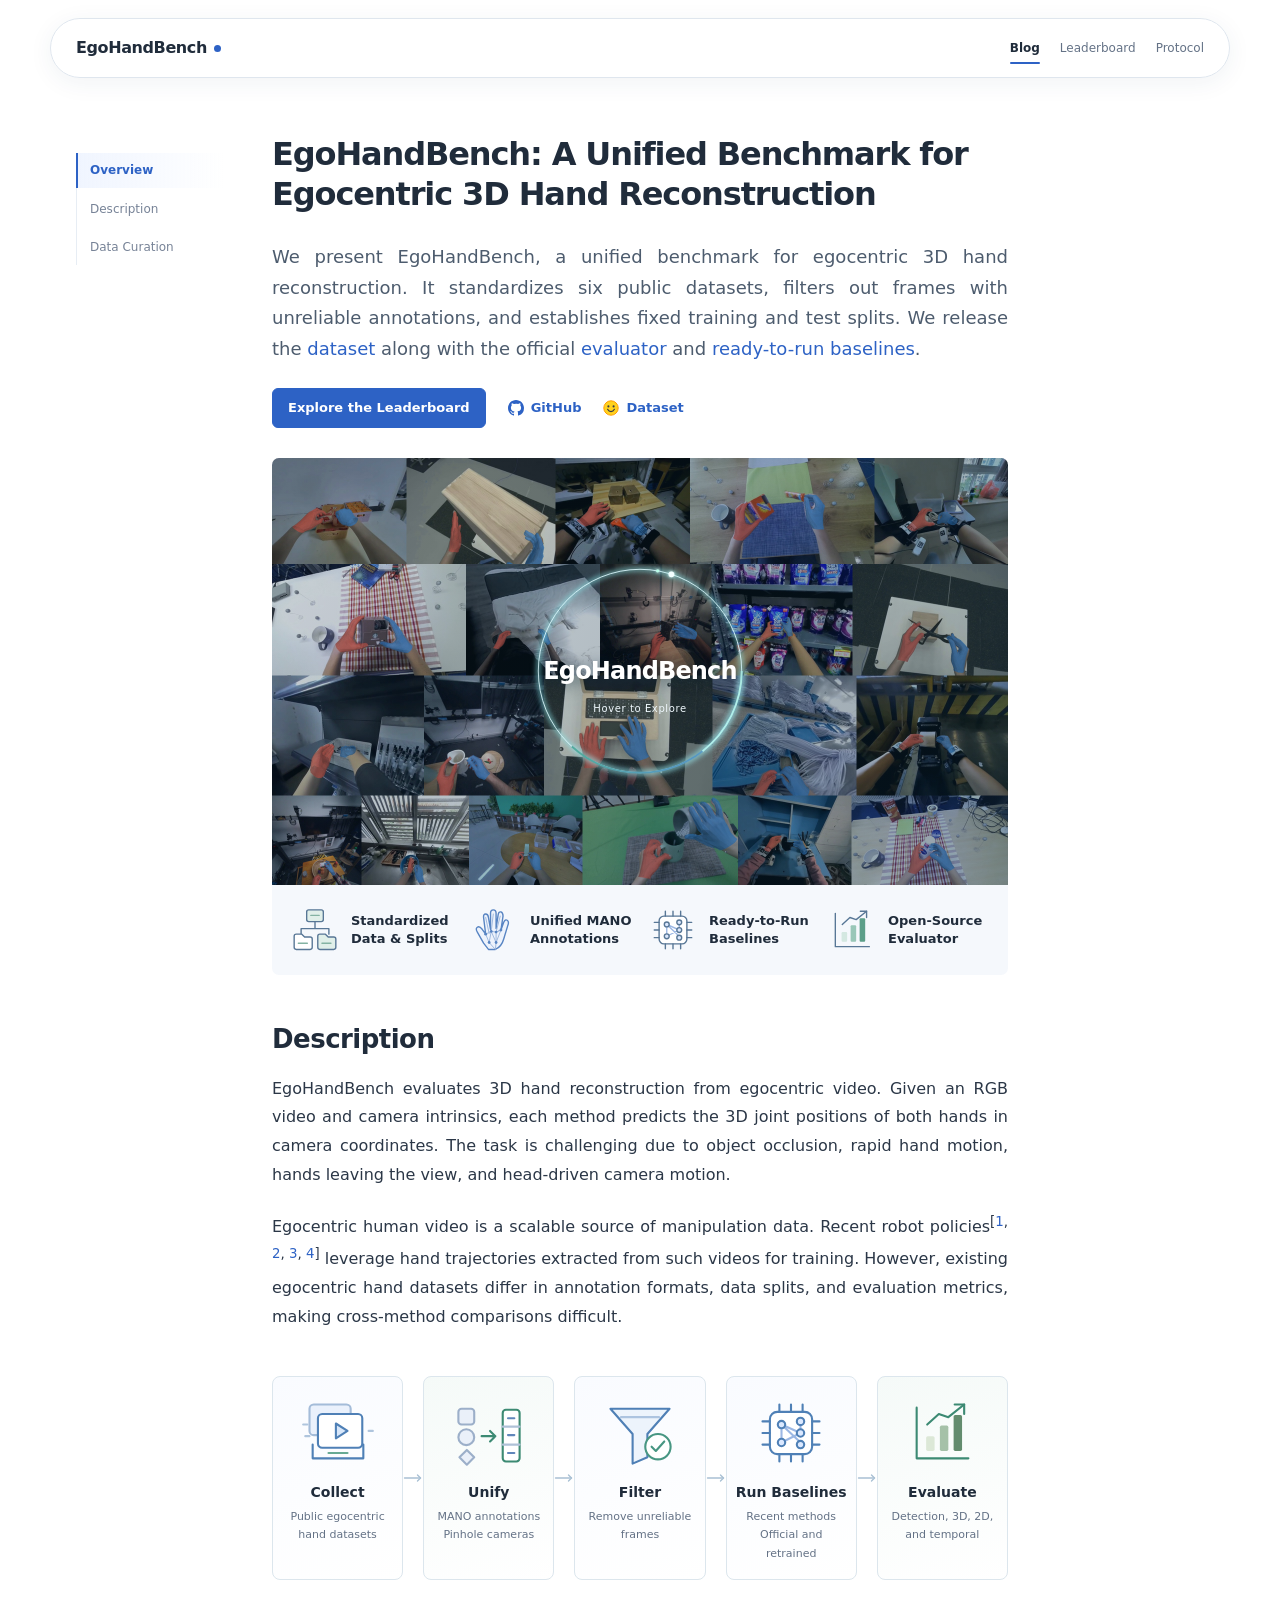
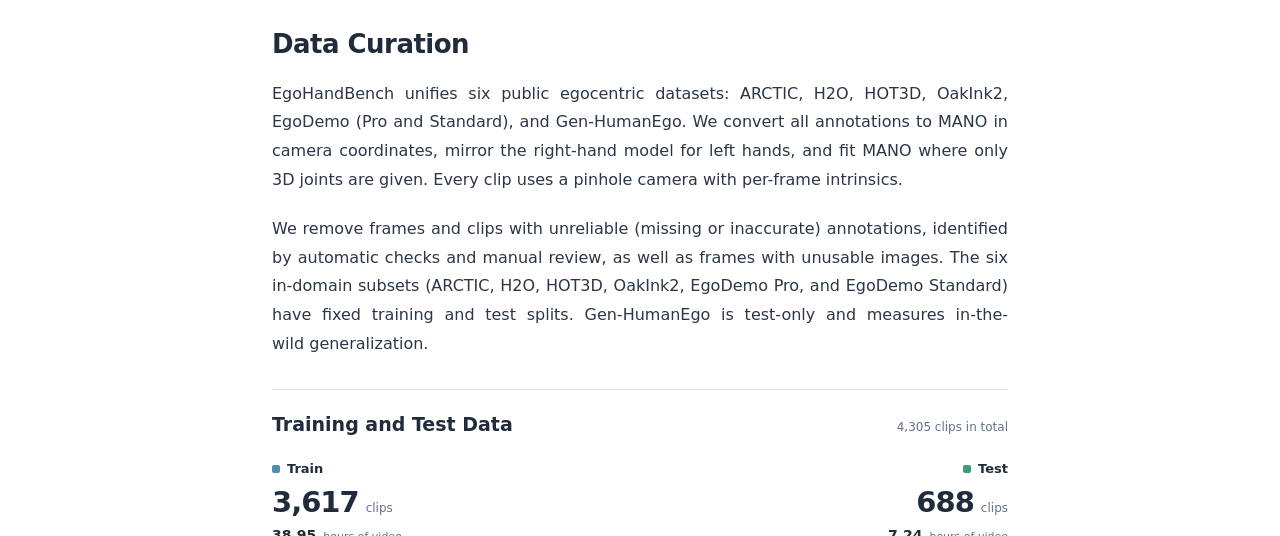
==== blog.html @ 2bfe121a "Publish EgoHandBench website" ====
<!doctype html>
<html lang="en"><head><meta charset="utf-8"><meta name="viewport" content="width=device-width,initial-scale=1"><meta name="description" content="EgoHandBench: a unified benchmark for egocentric 3D hand reconstruction, with standardized data and one evaluation protocol for recent methods."><title>EgoHandBench: A Unified Benchmark for Egocentric 3D Hand Reconstruction</title><link rel="stylesheet" href="assets/site.css?v=c97d78c54fe0"></head>
<body class="blog-page">
<a class="skip" href="#main">Skip to Article</a>
<header class="topbar"><div class="topbar-inner"><a class="brand" href="blog.html">EgoHandBench<span class="brand-dot" aria-hidden="true"></span></a><nav aria-label="Main navigation"><a class="active" aria-current="page" href="blog.html">Blog</a><a href="leaderboard.html">Leaderboard</a><a href="eval.html">Protocol</a></nav></div></header><nav class="page-toc article-toc" aria-label="Page sections"><button class="toc-toggle" type="button" aria-expanded="false" aria-controls="toc-links" aria-label="Open page sections"><svg viewBox="0 0 20 20" aria-hidden="true"><path d="M4 5h12M4 10h12M4 15h8"/></svg></button><div class="toc-panel"><div id="toc-links" class="toc-links"><a href="#overview" aria-current="location">Overview</a><a href="#task">Description</a><a href="#contributions">Data Curation</a></div></div></nav>
<main id="main" class="article"><article>
<header class="article-header" id="overview"><h1>EgoHandBench: A Unified Benchmark for Egocentric 3D Hand Reconstruction</h1></header>
<p class="intro">We present EgoHandBench, a unified benchmark for egocentric 3D hand reconstruction. It standardizes six public datasets, filters out frames with unreliable annotations, and establishes fixed training and test splits. We release the <a href="https://huggingface.co/datasets/WANG-XIXI/EgoHandBench" target="_blank" rel="noopener noreferrer">dataset</a> along with the official <a href="https://github.com/NTUYWANG103/EgoHandBench/blob/main/metrics/evaluator.py" target="_blank" rel="noopener noreferrer">evaluator</a> and <a href="https://github.com/NTUYWANG103/EgoHandBench/tree/main/baselines" target="_blank" rel="noopener noreferrer">ready-to-run baselines</a>.</p>
<div class="article-links"><a class="leaderboard-button" href="leaderboard.html">Explore the Leaderboard</a><a class="github-resource" href="https://github.com/NTUYWANG103/EgoHandBench" target="_blank" rel="noopener noreferrer"><svg viewBox="0 0 16 16" aria-hidden="true" fill="currentColor"><path d="M8 0C3.58 0 0 3.58 0 8c0 3.54 2.29 6.53 5.47 7.59.4.07.55-.17.55-.38v-1.49c-2.23.48-2.7-.95-2.7-.95-.36-.92-.89-1.17-.89-1.17-.73-.5.06-.49.06-.49.8.06 1.22.82 1.22.82.71 1.21 1.87.86 2.33.66.07-.52.28-.86.51-1.06-1.78-.2-3.64-.89-3.64-3.96 0-.88.31-1.59.82-2.15-.08-.2-.36-1.02.08-2.12 0 0 .67-.21 2.2.82A7.65 7.65 0 0 1 8 3.85c.68 0 1.36.09 2 .27 1.53-1.03 2.2-.82 2.2-.82.44 1.1.16 1.92.08 2.12.51.56.82 1.27.82 2.15 0 3.08-1.87 3.75-3.65 3.95.29.25.54.74.54 1.49v2.2c0 .21.15.46.55.38A8.01 8.01 0 0 0 16 8c0-4.42-3.58-8-8-8Z"/></svg>GitHub</a><a class="github-resource" href="https://huggingface.co/datasets/WANG-XIXI/EgoHandBench" target="_blank" rel="noopener noreferrer"><svg class="hf-logo" viewBox="0 0 16 16" aria-hidden="true"><circle cx="8" cy="8" r="7.2" fill="#FFD21E" stroke="#FF9D00" stroke-width="1"/><circle cx="5.4" cy="6.4" r="1.05" fill="#3A3B45"/><circle cx="10.6" cy="6.4" r="1.05" fill="#3A3B45"/><path d="M4.6 9.3c.9 1.6 2 2.3 3.4 2.3s2.5-.7 3.4-2.3" fill="none" stroke="#3A3B45" stroke-width="1.2" stroke-linecap="round"/></svg>Dataset</a></div>
<figure aria-label="EgoHandBench overview" class="hero-overview" id="hero-overview">
<div class="overview-samples preview-mosaic"><picture><source height="854" media="(max-width:540px)" srcset="assets/overview_samples_mobile.jpg?v=72395904766c" width="1472"/><img alt="Egocentric frames of hands interacting with everyday objects, overlaid with ground-truth MANO meshes." class="overview-image" fetchpriority="high" height="475" src="assets/overview_samples.jpg?v=862e021057fc" width="1472"/></picture><div aria-hidden="true" class="mosaic-cover"><div><div class="mosaic-brand"><svg aria-hidden="true" class="brand-outline" fill="none" viewbox="0 0 240 240"><defs><lineargradient id="teaser-line-gradient" x1="0" x2="1" y1="0" y2="1"><stop stop-color="#598dd4"></stop><stop offset=".55" stop-color="#53ab9d"></stop><stop offset="1" stop-color="#598dd4"></stop></lineargradient></defs><circle class="outline-glow" cx="120" cy="120" pathlength="100" r="113"></circle><circle class="outline-base" cx="120" cy="120" pathlength="100" r="113"></circle><circle class="outline-trace" cx="120" cy="120" pathlength="100" r="113"></circle><circle class="outline-trace trace-secondary" cx="120" cy="120" pathlength="100" r="113"></circle><g class="orbit-particles"><circle class="orbit-dot" cx="154.9189" cy="12.5306" fill="#f3ffff" r="3.2"></circle><circle class="orbit-dot" cx="139.6222" cy="8.7167" fill="#b9fce7" r="1.9"></circle></g></svg><strong>EgoHandBench</strong></div><span>Hover to Explore</span></div></div><span class="preview-tile" tabindex="0" role="img" data-preview="0" style="--preview-left:0.000000%;--preview-top:0.000000%;--preview-width:13.858696%;--preview-height:33.894737%;--mobile-left:0.000000%;--mobile-top:0.000000%;--mobile-width:18.274457%;--mobile-height:24.824356%;" aria-label="Packaged goods — egocentric frame with ground-truth hand meshes. Hover, focus, or tap to magnify."></span><span class="preview-tile" tabindex="0" role="img" data-preview="1" style="--preview-left:13.858696%;--preview-top:0.000000%;--preview-width:19.021739%;--preview-height:33.894737%;--mobile-left:56.793478%;--mobile-top:0.000000%;--mobile-width:25.067935%;--mobile-height:24.824356%;" aria-label="Packet and carton — egocentric frame with ground-truth hand meshes. Hover, focus, or tap to magnify."></span><span class="preview-tile" tabindex="0" role="img" data-preview="2" style="--preview-left:32.880435%;--preview-top:0.000000%;--preview-width:13.858696%;--preview-height:33.894737%;--mobile-left:26.766304%;--mobile-top:79.039813%;--mobile-width:15.421196%;--mobile-height:20.960187%;" aria-label="Small objects on a table — egocentric frame with ground-truth hand meshes. Hover, focus, or tap to magnify."></span><span class="preview-tile" tabindex="0" role="img" data-preview="3" style="--preview-left:46.739130%;--preview-top:0.000000%;--preview-width:10.937500%;--preview-height:33.894737%;--mobile-left:44.565217%;--mobile-top:24.824356%;--mobile-width:15.149457%;--mobile-height:26.112412%;" aria-label="Puzzle cube — egocentric frame with ground-truth hand meshes. Hover, focus, or tap to magnify."></span><span class="preview-tile" tabindex="0" role="img" data-preview="4" style="--preview-left:57.676630%;--preview-top:0.000000%;--preview-width:13.111413%;--preview-height:33.894737%;--mobile-left:12.160326%;--mobile-top:79.039813%;--mobile-width:14.605978%;--mobile-height:20.960187%;" aria-label="Kitchen sink — egocentric frame with ground-truth hand meshes. Hover, focus, or tap to magnify."></span><span class="preview-tile" tabindex="0" role="img" data-preview="5" style="--preview-left:70.788043%;--preview-top:0.000000%;--preview-width:15.353261%;--preview-height:33.894737%;--mobile-left:18.274457%;--mobile-top:0.000000%;--mobile-width:20.244565%;--mobile-height:24.824356%;" aria-label="Articulated box — egocentric frame with ground-truth hand meshes. Hover, focus, or tap to magnify."></span><span class="preview-tile" tabindex="0" role="img" data-preview="6" style="--preview-left:86.141304%;--preview-top:0.000000%;--preview-width:13.858696%;--preview-height:33.894737%;--mobile-left:81.861413%;--mobile-top:0.000000%;--mobile-width:18.138587%;--mobile-height:24.824356%;" aria-label="Cables on a desk — egocentric frame with ground-truth hand meshes. Hover, focus, or tap to magnify."></span><span class="preview-tile" tabindex="0" role="img" data-preview="7" style="--preview-left:0.000000%;--preview-top:33.894737%;--preview-width:14.605978%;--preview-height:32.210526%;--mobile-left:78.872283%;--mobile-top:24.824356%;--mobile-width:21.127717%;--mobile-height:26.112412%;" aria-label="Scissors — egocentric frame with ground-truth hand meshes. Hover, focus, or tap to magnify."></span><span class="preview-tile" tabindex="0" role="img" data-preview="8" style="--preview-left:14.605978%;--preview-top:33.894737%;--preview-width:13.179348%;--preview-height:32.210526%;--mobile-left:38.519022%;--mobile-top:0.000000%;--mobile-width:18.274457%;--mobile-height:24.824356%;" aria-label="Workshop tools — egocentric frame with ground-truth hand meshes. Hover, focus, or tap to magnify."></span><span class="preview-tile" tabindex="0" role="img" data-preview="9" style="--preview-left:27.785326%;--preview-top:33.894737%;--preview-width:12.500000%;--preview-height:32.210526%;--mobile-left:59.850543%;--mobile-top:50.936768%;--mobile-width:19.565217%;--mobile-height:28.103044%;" aria-label="Parts in a workshop — egocentric frame with ground-truth hand meshes. Hover, focus, or tap to magnify."></span><span class="preview-tile" tabindex="0" role="img" data-preview="10" style="--preview-left:40.285326%;--preview-top:33.894737%;--preview-width:18.070652%;--preview-height:32.210526%;--mobile-left:42.187500%;--mobile-top:79.039813%;--mobile-width:21.127717%;--mobile-height:20.960187%;" aria-label="Two cups — egocentric frame with ground-truth hand meshes. Hover, focus, or tap to magnify."></span><span class="preview-tile" tabindex="0" role="img" data-preview="11" style="--preview-left:58.355978%;--preview-top:33.894737%;--preview-width:13.179348%;--preview-height:32.210526%;--mobile-left:59.714674%;--mobile-top:24.824356%;--mobile-width:19.157609%;--mobile-height:26.112412%;" aria-label="Household products — egocentric frame with ground-truth hand meshes. Hover, focus, or tap to magnify."></span><span class="preview-tile" tabindex="0" role="img" data-preview="12" style="--preview-left:71.535326%;--preview-top:33.894737%;--preview-width:10.394022%;--preview-height:32.210526%;--mobile-left:20.652174%;--mobile-top:50.936768%;--mobile-width:16.304348%;--mobile-height:28.103044%;" aria-label="Mug — egocentric frame with ground-truth hand meshes. Hover, focus, or tap to magnify."></span><span class="preview-tile" tabindex="0" role="img" data-preview="13" style="--preview-left:81.929348%;--preview-top:33.894737%;--preview-width:18.070652%;--preview-height:32.210526%;--mobile-left:0.000000%;--mobile-top:24.824356%;--mobile-width:26.358696%;--mobile-height:26.112412%;" aria-label="Coffee box — egocentric frame with ground-truth hand meshes. Hover, focus, or tap to magnify."></span><span class="preview-tile" tabindex="0" role="img" data-preview="14" style="--preview-left:0.000000%;--preview-top:66.105263%;--preview-width:13.858696%;--preview-height:33.894737%;--mobile-left:0.000000%;--mobile-top:50.936768%;--mobile-width:20.652174%;--mobile-height:28.103044%;" aria-label="Small instruments on shelves — egocentric frame with ground-truth hand meshes. Hover, focus, or tap to magnify."></span><span class="preview-tile" tabindex="0" role="img" data-preview="15" style="--preview-left:13.858696%;--preview-top:66.105263%;--preview-width:19.021739%;--preview-height:33.894737%;--mobile-left:78.736413%;--mobile-top:79.039813%;--mobile-width:21.263587%;--mobile-height:20.960187%;" aria-label="Bottle — egocentric frame with ground-truth hand meshes. Hover, focus, or tap to magnify."></span><span class="preview-tile" tabindex="0" role="img" data-preview="16" style="--preview-left:32.880435%;--preview-top:66.105263%;--preview-width:13.858696%;--preview-height:33.894737%;--mobile-left:63.315217%;--mobile-top:79.039813%;--mobile-width:15.421196%;--mobile-height:20.960187%;" aria-label="Objects on a shelf — egocentric frame with ground-truth hand meshes. Hover, focus, or tap to magnify."></span><span class="preview-tile" tabindex="0" role="img" data-preview="17" style="--preview-left:46.739130%;--preview-top:66.105263%;--preview-width:13.111413%;--preview-height:33.894737%;--mobile-left:26.358696%;--mobile-top:24.824356%;--mobile-width:18.206522%;--mobile-height:26.112412%;" aria-label="Clothing on a bed — egocentric frame with ground-truth hand meshes. Hover, focus, or tap to magnify."></span><span class="preview-tile" tabindex="0" role="img" data-preview="18" style="--preview-left:59.850543%;--preview-top:66.105263%;--preview-width:15.353261%;--preview-height:33.894737%;--mobile-left:36.956522%;--mobile-top:50.936768%;--mobile-width:22.894022%;--mobile-height:28.103044%;" aria-label="Laptop interaction — egocentric frame with ground-truth hand meshes. Hover, focus, or tap to magnify."></span><span class="preview-tile" tabindex="0" role="img" data-preview="19" style="--preview-left:75.203804%;--preview-top:66.105263%;--preview-width:13.858696%;--preview-height:33.894737%;--mobile-left:79.415761%;--mobile-top:50.936768%;--mobile-width:20.584239%;--mobile-height:28.103044%;" aria-label="Printer and paper — egocentric frame with ground-truth hand meshes. Hover, focus, or tap to magnify."></span><span class="preview-tile" tabindex="0" role="img" data-preview="20" style="--preview-left:89.062500%;--preview-top:66.105263%;--preview-width:10.937500%;--preview-height:33.894737%;--mobile-left:0.000000%;--mobile-top:79.039813%;--mobile-width:12.160326%;--mobile-height:20.960187%;" aria-label="Fruit on a table — egocentric frame with ground-truth hand meshes. Hover, focus, or tap to magnify."></span><div aria-hidden="true" class="hover-preview" hidden=""><img alt=""/></div></div>
<div class="overview-features"><a class="overview-feature" href="https://huggingface.co/datasets/WANG-XIXI/EgoHandBench" target="_blank" rel="noopener noreferrer"><span aria-hidden="true" class="feature-symbol"><svg aria-hidden="true" class="overview-icon" fill="none" stroke="currentColor" stroke-linecap="round" stroke-linejoin="round" stroke-width="2" viewbox="0 0 72 72"><rect fill="#e0efe9" height="17" rx="3" width="24" x="24" y="7"></rect><path d="M36 24v10M16 42v-8h40v8"></path><path d="M6 45q0-3 3-3h8l4 4h8q3 0 3 3v12q0 3-3 3H9q-3 0-3-3Z" fill="#fff"></path><path d="M40 45q0-3 3-3h8l4 4h8q3 0 3 3v12q0 3-3 3H43q-3 0-3-3Z" fill="#e0efe9"></path><path d="M30 15h12M12 55h13m21 0h13" stroke="#84b3a3"></path></svg></span><strong>Standardized Data &amp; Splits</strong></a><a class="overview-feature" href="https://huggingface.co/datasets/WANG-XIXI/EgoHandBench" target="_blank" rel="noopener noreferrer"><span aria-hidden="true" class="feature-symbol"><svg aria-hidden="true" class="overview-icon" fill="none" stroke="currentColor" stroke-linecap="round" stroke-linejoin="round" stroke-width="2" viewbox="0 0 72 72"><path d="m21 55-9-16q-3-5 0-7t7 3l5 7-3-24q-.5-5 3-5t4 5l3 17V12q0-5 4-5t4 5v22l3-20q1-5 4-4t3 6l-3 20 4-11q2-5 5-3t1 7l-6 20q-3 11-12 15H28Z" fill="#edf3fc" stroke="#5885c3"></path><path d="m24 42 8-4 7 1 7-3m-22 6 5 12 3-16 7 16V39l7-3-7 18m-10 0 9 10 1-10M24 18l5 23m6-28-3 25m13-22-6 23" stroke="#9bb6dc" stroke-width="1.35"></path><g fill="#5885c3" stroke="none"><circle cx="24" cy="42" r="2"></circle><circle cx="32" cy="38" r="2"></circle><circle cx="39" cy="39" r="2"></circle><circle cx="46" cy="36" r="2"></circle><circle cx="29" cy="54" r="2"></circle><circle cx="39" cy="54" r="2"></circle></g></svg></span><strong>Unified MANO Annotations</strong></a><a class="overview-feature" href="https://github.com/NTUYWANG103/EgoHandBench/tree/main/baselines" target="_blank" rel="noopener noreferrer"><span aria-hidden="true" class="feature-symbol"><svg aria-hidden="true" class="overview-icon" fill="none" stroke="currentColor" stroke-linecap="round" stroke-linejoin="round" stroke-width="2" viewbox="0 0 72 72"><rect fill="#fff" height="40" rx="7" width="40" x="16" y="16"></rect><path d="M25 9v7m11-7v7m11-7v7M25 56v7m11-7v7m11-7v7M9 25h7M9 36h7M9 47h7m40-22h7m-7 11h7m-7 11h7"></path><path d="m27 28 18 8-18 9V28Zm0 0 18 17m0-9V25" stroke="#9bb7e4"></path><g fill="#dce9ff"><circle cx="27" cy="28" r="3.5"></circle><circle cx="27" cy="45" r="3.5"></circle><circle cx="45" cy="25" r="3.5"></circle><circle cx="45" cy="36" r="3.5"></circle><circle cx="45" cy="47" r="3.5"></circle></g></svg></span><strong>Ready-to-Run Baselines</strong></a><a class="overview-feature" href="https://github.com/NTUYWANG103/EgoHandBench/tree/main/metrics" target="_blank" rel="noopener noreferrer"><span aria-hidden="true" class="feature-symbol"><svg aria-hidden="true" class="overview-icon" fill="none" stroke="currentColor" stroke-linecap="round" stroke-linejoin="round" stroke-width="2" viewbox="0 0 72 72"><path d="M12 12v48h49"></path><rect fill="#d4e8e1" height="14" rx="1.5" stroke="none" width="8" x="21" y="39"></rect><rect fill="#99c7b8" height="24" rx="1.5" stroke="none" width="8" x="34" y="29"></rect><rect fill="#5c9f89" height="34" rx="1.5" stroke="none" width="8" x="47" y="19"></rect><path d="m22 28 11-10 9 3 15-12"></path><path d="M48 9h9v9"></path></svg></span><strong>Open-Source Evaluator</strong></a></div>
<figcaption class="sr-only">Egocentric frames overlaid with ground-truth MANO meshes. Hover over a frame to enlarge it.</figcaption>
</figure>

<section id="task">
<h2>Description</h2>
<p>EgoHandBench evaluates 3D hand reconstruction from egocentric video. Given an RGB video and camera intrinsics, each method predicts the 3D joint positions of both hands in camera coordinates. The task is challenging due to object occlusion, rapid hand motion, hands leaving the view, and head-driven camera motion.</p>
<p>Egocentric human video is a scalable source of manipulation data. Recent robot policies<sup>[<a href="https://arxiv.org/abs/2410.24221" target="_blank" rel="noopener noreferrer" aria-label="Reference 1: EgoMimic" title="EgoMimic">1</a>, <a href="https://arxiv.org/abs/2507.12440" target="_blank" rel="noopener noreferrer" aria-label="Reference 2: EgoVLA" title="EgoVLA">2</a>, <a href="https://arxiv.org/abs/2507.15597" target="_blank" rel="noopener noreferrer" aria-label="Reference 3: Being-H0" title="Being-H0">3</a>, <a href="https://arxiv.org/abs/2602.16710" target="_blank" rel="noopener noreferrer" aria-label="Reference 4: EgoScale" title="EgoScale">4</a>]</sup> leverage hand trajectories extracted from such videos for training. However, existing egocentric hand datasets differ in annotation formats, data splits, and evaluation metrics, making cross-method comparisons difficult.</p>
<figure aria-label="EgoHandBench curation and evaluation pipeline" class="pipeline-figure" id="benchmark-overview">
<div class="benchmark-workflow" id="benchmark-flow">
<div class="workflow-stages"><div class="workflow-stage stage-collect"><svg aria-hidden="true" class="flow-icon" fill="none" stroke="currentColor" stroke-linecap="round" stroke-linejoin="round" stroke-width="2" viewbox="0 0 72 72"><rect fill="#eaf1fc" height="29" rx="4" stroke="#a4bcd9" width="39" x="9" y="9"></rect><rect fill="#fff" height="32" rx="4" width="42" x="17" y="18"></rect><path d="m34 27 11 7-11 7Z" fill="#d8e7fa"></path><path d="M12 47v13h48V47"></path><path d="M27 55h18" stroke="#67aa94"></path><path d="M7 28H3m62 6h4M9 39H5" stroke="#afc5dd"></path></svg><div class="stage-copy"><strong>Collect</strong><span>Public egocentric<br/>hand datasets</span></div><svg aria-hidden="true" class="flow-connector" fill="none" viewbox="0 0 40 24"><path class="flow-wire" d="M3 12H35"></path><path class="flow-arrowhead" d="m29 6 6 6-6 6"></path><path class="flow-packet" d="M3 12H35" pathlength="100"></path></svg></div><div class="workflow-stage stage-unify"><svg aria-hidden="true" class="flow-icon" fill="none" stroke="currentColor" stroke-linecap="round" stroke-linejoin="round" stroke-width="2" viewbox="0 0 72 72"><rect fill="#eaf0f9" height="15" rx="3" stroke="#9cafc9" width="15" x="7" y="13"></rect><circle cx="14.5" cy="40" fill="#eaf0f9" r="7.5" stroke="#9cafc9"></circle><path d="m8 59 7-7 7 7-7 7Z" fill="#eaf0f9" stroke="#9cafc9"></path><path d="M29 39h13m-5-5 5 5-5 5"></path><rect fill="#fff" height="49" rx="3" width="16" x="49" y="14"></rect><path d="M49 30h16M49 47h16" stroke="#afc1d7"></path><path d="M54 22h6m-6 16h6m-6 17h6" stroke="#6086ba"></path></svg><div class="stage-copy"><strong>Unify</strong><span>MANO annotations<br/>Pinhole cameras</span></div><svg aria-hidden="true" class="flow-connector" fill="none" viewbox="0 0 40 24"><path class="flow-wire" d="M3 12H35"></path><path class="flow-arrowhead" d="m29 6 6 6-6 6"></path><path class="flow-packet" d="M3 12H35" pathlength="100"></path></svg></div><div class="workflow-stage stage-filter"><svg aria-hidden="true" class="flow-icon" fill="none" stroke="currentColor" stroke-linecap="round" stroke-linejoin="round" stroke-width="2" viewbox="0 0 72 72"><path d="M8 13h56L43 37v22l-14 6V37Z" fill="#edf4fc"></path><path d="M18 21h36" stroke="#adc4e0"></path><circle cx="53" cy="49" fill="#fff" r="12" stroke="#479682"></circle><path d="m47 49 4 4 8-9" stroke="#479682"></path></svg><div class="stage-copy"><strong>Filter</strong><span>Remove unreliable<br/>frames</span></div><svg aria-hidden="true" class="flow-connector" fill="none" viewbox="0 0 40 24"><path class="flow-wire" d="M3 12H35"></path><path class="flow-arrowhead" d="m29 6 6 6-6 6"></path><path class="flow-packet" d="M3 12H35" pathlength="100"></path></svg></div><div class="workflow-stage stage-methods"><svg aria-hidden="true" class="flow-icon" fill="none" stroke="currentColor" stroke-linecap="round" stroke-linejoin="round" stroke-width="2" viewbox="0 0 72 72"><rect fill="#fff" height="40" rx="7" width="40" x="16" y="16"></rect><path d="M25 9v7m11-7v7m11-7v7M25 56v7m11-7v7m11-7v7M9 25h7M9 36h7M9 47h7m40-22h7m-7 11h7m-7 11h7"></path><path d="m27 28 18 8-18 9V28Zm0 0 18 17m0-9V25" stroke="#9bb7e4"></path><g fill="#dce9ff"><circle cx="27" cy="28" r="3.5"></circle><circle cx="27" cy="45" r="3.5"></circle><circle cx="45" cy="25" r="3.5"></circle><circle cx="45" cy="36" r="3.5"></circle><circle cx="45" cy="47" r="3.5"></circle></g></svg><div class="stage-copy"><strong>Run Baselines</strong><span>Recent methods<br/>Official and retrained</span></div><svg aria-hidden="true" class="flow-connector" fill="none" viewbox="0 0 40 24"><path class="flow-wire" d="M3 12H35"></path><path class="flow-arrowhead" d="m29 6 6 6-6 6"></path><path class="flow-packet" d="M3 12H35" pathlength="100"></path></svg></div><div class="workflow-stage stage-evaluate"><svg aria-hidden="true" class="flow-icon" fill="none" stroke="currentColor" stroke-linecap="round" stroke-linejoin="round" stroke-width="2" viewbox="0 0 72 72"><path d="M12 12v48h49"></path><rect fill="#dce8d7" height="14" rx="1.5" stroke="none" width="8" x="21" y="39"></rect><rect fill="#a5c1a8" height="24" rx="1.5" stroke="none" width="8" x="34" y="29"></rect><rect fill="#638c6e" height="34" rx="1.5" stroke="none" width="8" x="47" y="19"></rect><path d="m22 28 11-10 9 3 15-12"></path><path d="M48 9h9v9"></path></svg><div class="stage-copy"><strong>Evaluate</strong><span>Detection, 3D, 2D,<br/>and temporal</span></div></div></div>
</div>
<figcaption class="sr-only">Public egocentric hand datasets are collected, converted to MANO annotations and pinhole cameras, and filtered for low-quality annotations. Recent methods are run with their official checkpoints, checkpoints trained on EgoHandBench, or both, and evaluated with detection, 3D, 2D, and temporal metrics.</figcaption>
</figure>


</section>
<section id="contributions">
<h2>Data Curation</h2>
<p>EgoHandBench unifies six public egocentric datasets: ARCTIC, H2O, HOT3D, OakInk2, EgoDemo (Pro and Standard), and Gen-HumanEgo. We convert all annotations to MANO in camera coordinates, mirror the right-hand model for left hands, and fit MANO where only 3D joints are given. Every clip uses a pinhole camera with per-frame intrinsics.</p>
<p>We remove frames and clips with unreliable (missing or inaccurate) annotations, identified by automatic checks and manual review, as well as frames with unusable images. The six in-domain subsets (ARCTIC, H2O, HOT3D, OakInk2, EgoDemo Pro, and EgoDemo Standard) have fixed training and test splits. Gen-HumanEgo is test-only and measures in-the-wild generalization.</p>
<figure id="data" class="dataset-chart" aria-labelledby="dataset-chart-title"><div class="dataset-chart-heading"><h3 id="dataset-chart-title">Training and Test Data</h3><p class="dataset-total">4,305 clips in total</p></div><dl class="split-stats"><div class="split-stat train"><dt><i aria-hidden="true"></i>Train</dt><dd><strong>3,617</strong><span>clips</span></dd><dd class="split-duration" data-hours="38.95">38.95<span>hours of video</span></dd></div><div class="split-stat test"><dt><i aria-hidden="true"></i>Test</dt><dd><strong>688</strong><span>clips</span></dd><dd class="split-duration" data-hours="7.24">7.24<span>hours of video</span></dd></div></dl><div class="split-bar" aria-hidden="true"><span class="split-segment train" data-split="train" data-count="3617" style="width:84.018583%"></span><span class="split-segment test" data-split="test" data-count="688" style="width:15.981417%"></span></div></figure>
<div class="article-links article-end-links"><a class="leaderboard-button" href="leaderboard.html">Explore the Leaderboard</a><a class="leaderboard-button secondary-button" href="https://github.com/NTUYWANG103/EgoHandBench/blob/main/demo.ipynb" target="_blank" rel="noopener noreferrer">Run the Demo</a></div>
</section>
</article></main>
<script type="application/json" id="preview-data">[{"src":"assets/gallery/egodemo_egostandard_04.jpg","scene":"Packaged goods","alt":"Packaged goods — egocentric frame with ground-truth hand meshes."},{"src":"assets/gallery/h2o_02.jpg","scene":"Packet and carton","alt":"Packet and carton — egocentric frame with ground-truth hand meshes."},{"src":"assets/gallery/egodemo_egostandard_01.jpg","scene":"Small objects on a table","alt":"Small objects on a table — egocentric frame with ground-truth hand meshes."},{"src":"assets/gallery/hot3d_02.jpg","scene":"Puzzle cube","alt":"Puzzle cube — egocentric frame with ground-truth hand meshes."},{"src":"assets/gallery/gen_humanego_1h_02.jpg","scene":"Kitchen sink","alt":"Kitchen sink — egocentric frame with ground-truth hand meshes."},{"src":"assets/gallery/arctic_01.jpg","scene":"Articulated box","alt":"Articulated box — egocentric frame with ground-truth hand meshes."},{"src":"assets/gallery/egodemo_egopro_standard_03.jpg","scene":"Cables on a desk","alt":"Cables on a desk — egocentric frame with ground-truth hand meshes."},{"src":"assets/gallery/arctic_04.jpg","scene":"Scissors","alt":"Scissors — egocentric frame with ground-truth hand meshes."},{"src":"assets/gallery/egodemo_egopro_standard_04.jpg","scene":"Workshop tools","alt":"Workshop tools — egocentric frame with ground-truth hand meshes."},{"src":"assets/gallery/gen_humanego_1h_01.jpg","scene":"Parts in a workshop","alt":"Parts in a workshop — egocentric frame with ground-truth hand meshes."},{"src":"assets/gallery/oakink2_02.jpg","scene":"Two cups","alt":"Two cups — egocentric frame with ground-truth hand meshes."},{"src":"assets/gallery/egodemo_egostandard_03.jpg","scene":"Household products","alt":"Household products — egocentric frame with ground-truth hand meshes."},{"src":"assets/gallery/hot3d_01.jpg","scene":"Mug","alt":"Mug — egocentric frame with ground-truth hand meshes."},{"src":"assets/gallery/h2o_01.jpg","scene":"Coffee box","alt":"Coffee box — egocentric frame with ground-truth hand meshes."},{"src":"assets/gallery/egodemo_egostandard_02.jpg","scene":"Small instruments on shelves","alt":"Small instruments on shelves — egocentric frame with ground-truth hand meshes."},{"src":"assets/gallery/h2o_04.jpg","scene":"Bottle","alt":"Bottle — egocentric frame with ground-truth hand meshes."},{"src":"assets/gallery/egodemo_egopro_standard_01.jpg","scene":"Objects on a shelf","alt":"Objects on a shelf — egocentric frame with ground-truth hand meshes."},{"src":"assets/gallery/gen_humanego_1h_04.jpg","scene":"Clothing on a bed","alt":"Clothing on a bed — egocentric frame with ground-truth hand meshes."},{"src":"assets/gallery/arctic_02.jpg","scene":"Laptop interaction","alt":"Laptop interaction — egocentric frame with ground-truth hand meshes."},{"src":"assets/gallery/egodemo_egopro_standard_02.jpg","scene":"Printer and paper","alt":"Printer and paper — egocentric frame with ground-truth hand meshes."},{"src":"assets/gallery/hot3d_03.jpg","scene":"Fruit on a table","alt":"Fruit on a table — egocentric frame with ground-truth hand meshes."}]</script><script src="assets/blog.js?v=42ac162b206a"></script>
<script src="assets/navigation.js?v=888de501bac5"></script></body></html>
---- assets/site.css ----
/* Neutral text with contrasting blue and green accents. */
:root{color-scheme:light;--canvas:#ffffff;--surface:#fff;--heading:#202c3b;--ink:#2b3747;--body:#4d5c6e;--muted:#647286;--line:#e0e6ed;--soft:#f5f7fa;--accent:#2d62c5;--accent-hover:#244fa6;--accent-soft:#eef4ff;--accent-line:#bdcfea;--icon:#587796;--connector:#91a4b9;--focus:#90b1e5;--green:#398570;--green-soft:#f0f8f4;--detection:#4c78d0;--geometry:#58a999;font-family:Inter,ui-sans-serif,system-ui,-apple-system,BlinkMacSystemFont,"Segoe UI",sans-serif;color:var(--ink);background:var(--canvas);font-synthesis:none}
*{box-sizing:border-box}body{margin:0;font-size:16px;line-height:1.7}a{color:var(--accent);text-decoration:none}a:hover{text-decoration:underline;text-underline-offset:4px}button,input,select{font:inherit}button{cursor:pointer}button:focus-visible,a:focus-visible,select:focus-visible,summary:focus-visible,[tabindex]:focus-visible{outline:3px solid var(--focus);outline-offset:4px}[hidden]{display:none!important}h1,h2,h3{color:var(--heading);line-height:1.25;font-weight:650}p{margin:0 0 20px;text-wrap:pretty}strong{font-weight:620}svg{max-width:100%;height:auto}figure{margin:30px 0}figcaption{font-size:12px;color:var(--muted);line-height:1.65}small{font-size:12px}.muted,.table-note,.small-text{color:var(--muted)}.table-note,.small-text{font-size:12px;line-height:1.7}.number{font-variant-numeric:tabular-nums;white-space:nowrap;text-align:right}code{font: .85em ui-monospace,SFMono-Regular,Consolas,monospace;padding:2px 5px;border-radius:3px;background:var(--soft);overflow-wrap:anywhere}pre{overflow:auto;padding:20px;background:var(--soft);font-size:13px}.skip{position:absolute;top:-80px;left:20px;background:#fff;padding:10px;z-index:100}.skip:focus{top:8px}.sr-only{position:absolute;width:1px;height:1px;padding:0;margin:-1px;overflow:hidden;clip:rect(0,0,0,0);white-space:nowrap;border:0}
.topbar{border-bottom:1px solid var(--line)}.topbar-inner{max-width:1120px;padding:0 30px;margin:auto;min-height:68px;display:flex;align-items:center;justify-content:space-between;gap:20px}.brand{font-weight:700;letter-spacing:-.025em;color:var(--heading);display:inline-flex;align-items:center;gap:7px;font-size:17px}.brand:hover{text-decoration:none}.brand-dot{display:inline-block;width:7px;height:7px;border-radius:50%;background:var(--accent)}.topbar nav{display:flex;gap:28px;font-size:13px}.topbar nav a{color:var(--muted)}.topbar nav a.active{color:var(--heading);font-weight:650}.topbar .wrap{max-width:1120px;width:100%}.topbar .brand-mark{display:none}.draft-pill{display:none}
/* A reading column, with room for real video examples. */
.article{max-width:1000px;padding:50px 32px 0;margin:auto}.article article>header,.article article>p,.article article>section,.article .article-links{max-width:736px;margin-left:auto;margin-right:auto}.article-header{margin-bottom:28px}.article-header h1{font-size:40px;line-height:1.2;letter-spacing:-.03em;margin:0 0 22px;font-weight:650;text-wrap:balance}.article-meta{font-size:12px;color:var(--muted);display:flex;gap:10px;align-items:center;margin-top:18px}.article .intro{font-size:18px;line-height:1.7;text-wrap:pretty;color:var(--body);margin-bottom:24px}.article-links{display:flex;gap:22px;font-size:13px;margin-bottom:28px}.article h2{font-size:26px;line-height:1.3;letter-spacing:-.02em;margin:48px 0 18px;font-weight:650;scroll-margin-top:24px}.article h3{font-size:18px;line-height:1.45;margin:28px 0 10px;font-weight:600}.article section>p{font-size:16px;line-height:1.8;text-wrap:pretty}.article section>p:last-child{margin-bottom:0}.article ul{padding-left:22px}.article li{margin:10px 0}.article .table-note{font-size:13px;line-height:1.65;margin:12px 0 22px}.article .metric-table{font-size:14px;line-height:1.65}.article .metric-table td{padding:13px 16px;vertical-align:top}.article .metric-table td:first-child{min-width:115px;width:132px;font-weight:600;white-space:nowrap}.article .metric-table strong{font-weight:600}.article .clip-table{font-size:14px;line-height:1.6;table-layout:fixed}.article .result-figure{max-width:600px;margin:22px auto 24px}.result-figure svg{display:block;width:100%}.result-figure figcaption{text-align:center;margin-top:8px}.article-end{border-top:1px solid var(--line);padding-top:24px;margin-top:42px!important;color:var(--muted);font-size:12.5px!important}.article-end a{color:var(--muted)}.contribution-list{list-style:none;counter-reset:contribution;padding:0!important;margin:22px 0}.contribution-list li{counter-increment:contribution;position:relative;padding:0 0 18px 40px;margin:0 0 18px;border-bottom:1px solid var(--line);font-size:16px;line-height:1.8;text-wrap:pretty}.contribution-list li:last-child{margin-bottom:0;border-bottom:0;padding-bottom:0}.contribution-list li:before{content:counter(contribution,decimal-leading-zero);position:absolute;left:0;top:2px;font-size:12px;font-weight:650;color:var(--accent);font-variant-numeric:tabular-nums}.contribution-list strong{display:block;font-size:17px;line-height:1.5;font-weight:600;color:var(--heading);margin-bottom:8px}.task-io{display:grid;grid-template-columns:1fr auto 1fr;gap:24px;align-items:center;margin:25px 0 27px;padding:20px 0;border-top:1px solid var(--line);border-bottom:1px solid var(--line)}.task-io span{display:block;color:var(--muted);font-size:11px;text-transform:uppercase;letter-spacing:.06em;margin-bottom:5px}.task-io strong{font-size:15px;line-height:1.5;display:block}.task-io .io-arrow{font-size:24px;color:var(--connector)}
/* Native benchmark footage, each tile keeps its full source frame. */
.dataset-figure{margin:28px 0 34px}.dataset-mosaic{display:grid;grid-template-columns:1fr 1fr;gap:4px;background:var(--line);border:1px solid var(--line);border-radius:10px;overflow:hidden}.video-tile{position:relative;min-width:0;background:#17212b;aspect-ratio:1.55}.video-tile video{display:block;width:100%;height:100%;object-fit:contain}.video-label{position:absolute;left:12px;bottom:11px;background:rgba(12,21,31,.78);color:#fff;border-radius:4px;padding:3px 8px;font-size:11px;line-height:1.6;letter-spacing:.01em;pointer-events:none}.video-label span{opacity:.75;margin-left:5px}.media-caption{display:flex;align-items:flex-start;justify-content:space-between;gap:20px;margin-top:12px}.media-caption p{margin:0;font-size:12px;color:var(--muted);line-height:1.65;max-width:760px}.text-button{padding:0;background:none;border:0;color:var(--accent);font-size:12px;line-height:1.7;white-space:nowrap}.text-button:hover{text-decoration:underline;text-underline-offset:3px}.media-button{border:1px solid var(--line);background:white;border-radius:5px;padding:4px 10px;color:var(--body);font-size:11px;white-space:nowrap;line-height:1.6}.media-button:hover{background:var(--soft)}
/* Essential data tables and secondary technical detail. */
.table-wrap{overflow-x:auto;max-width:100%;border:1px solid var(--line);border-radius:6px;overscroll-behavior-inline:contain}table{width:100%;border-collapse:separate;border-spacing:0;font-size:13px;text-align:left;font-variant-numeric:tabular-nums}th,td{padding:11px 14px;border-bottom:1px solid var(--line);vertical-align:middle}th{font-size:11px;white-space:nowrap;font-weight:600;background:var(--soft);color:var(--muted)}tbody tr:last-child td,tbody tr:last-child th{border-bottom:0}.totals td{font-weight:650}.mini-bar{display:none}details{border-top:1px solid var(--line);padding:18px 0;margin-top:20px}summary{cursor:pointer;color:var(--body);font-size:13px;font-weight:550;list-style:none}summary:before{content:'+';display:inline-block;width:22px;color:var(--connector)}summary::-webkit-details-marker{display:none}details[open]>summary{margin-bottom:22px}details[open]>summary:before{content:'−'}details p{font-size:13px;color:var(--body);line-height:1.85;margin-top:16px}details h2{font-size:19px!important}details h3{font-size:15px}.article-footer{max-width:736px;margin:30px auto;padding:0 0 25px;font-size:12px;color:var(--muted)}
/* A focused, zero-based bar ranking. */
.board-main{max-width:1120px;padding:40px 30px 0;margin:auto}.board-heading{margin-bottom:29px}.board-heading h1{font-size:34px;letter-spacing:-.03em;margin:0 0 9px}.board-heading>p{font-size:15px;color:var(--body);margin:0}.board-heading .track-note{margin-top:11px;font-size:12px;color:var(--muted)}.board-controls{display:flex;align-items:flex-end;gap:15px;margin:0 0 29px}.field{display:flex;flex-direction:column;gap:7px;min-width:0;flex:0 1 250px}.field>span{font-size:11px;font-weight:550;color:var(--muted)}.field select{width:100%;height:41px;border:1px solid var(--line);border-radius:6px;background:#fff;color:var(--heading);padding:7px 30px 7px 12px;font-size:13px}.metric-field{flex:0 1 370px}.view-control{margin-left:auto;display:flex;padding:3px;background:var(--soft);border-radius:7px;white-space:nowrap}.view-control button{font-size:12px;line-height:1.6;padding:7px 15px;color:var(--muted);border:0;border-radius:5px;background:transparent}.view-control button[aria-pressed=true]{color:var(--heading);background:white;box-shadow:0 1px 4px #213c2b12;font-weight:600}.ranking{background:var(--surface);border:1px solid var(--line);border-radius:10px;overflow:hidden;padding:24px 25px 0}.ranking-heading{display:flex;align-items:flex-start;justify-content:space-between;gap:20px}.ranking-heading h2{font-size:21px;letter-spacing:-.02em;margin:0 0 5px}.ranking-heading p{font-size:12px;color:var(--muted);margin:0;max-width:700px}.ranking-heading>span{font-size:11px;color:var(--accent);white-space:nowrap;padding-top:4px;font-weight:550}.dataset-summary{font-size:11px;color:var(--muted);margin:11px 0 25px}.ranking-axis{display:grid;grid-template-columns:22px 241px minmax(0,1fr) 85px;gap:9px;font-size:10px;color:var(--muted);margin:0 0 9px}.ranking-axis>span:first-child{grid-column:2}.ranking-axis>div{grid-column:3;display:flex;justify-content:space-between;margin-right:9px}.ranking-axis>span:last-child{grid-column:4;text-align:right}.ranking-bars{list-style:none;padding:0;margin:0;counter-reset:rank}.bar-row{display:grid;grid-template-columns:22px 241px minmax(0,1fr) 85px;align-items:center;gap:9px;min-height:49px;border-top:1px solid var(--line)}.rank{font-size:11px;color:var(--muted);font-variant-numeric:tabular-nums}.bar-method{font-size:13px;color:var(--ink);line-height:1.4}.bar-method small{display:block;font-size:10px;color:var(--muted);margin-top:3px}.bar-track{height:15px;background:var(--soft);border-radius:3px;overflow:hidden;margin-right:9px}.bar-fill{display:block;height:100%;background:var(--accent-line);border-radius:3px;min-width:0}.bar-value{text-align:right;font-variant-numeric:tabular-nums;font-size:15px;white-space:nowrap;color:var(--ink)}.bar-value small{font-size:10px;color:var(--muted);margin-left:5px}.is-best .bar-fill{background:var(--accent)}.is-best .bar-method>span,.is-best .bar-value{font-weight:650;color:var(--accent)}.is-best .rank{color:var(--accent);font-weight:650}.ranking-footer{display:flex;align-items:center;justify-content:space-between;gap:20px;padding:17px 0;margin-top:10px;border-top:1px solid var(--line);font-size:11px;color:var(--muted)}.protocol-details{margin-top:26px;padding-top:20px}.protocol-details .table-wrap{margin:15px 0}.protocol-details>summary{display:flex;align-items:center;gap:12px;font-size:16px;font-weight:600;color:var(--heading);background:var(--soft);border:1px solid var(--line);border-radius:7px;padding:15px 17px;line-height:1.5}.protocol-details>summary:before{display:grid;place-items:center;flex:none;width:25px;height:25px;border:1px solid var(--accent-line);border-radius:4px;background:white;font-size:20px;color:var(--accent);line-height:1}.protocol-details>summary:hover{background:var(--accent-soft)}.protocol-details>summary:after{content:'Expand';margin-left:auto;font-size:11px;font-weight:500;color:var(--muted)}.protocol-details[open]>summary:after{content:'Collapse'}.leader-table{font-size:12px}.leader-table th{font-size:11px;text-align:right;vertical-align:middle}.leader-table th:first-child{width:40px;text-align:center}.leader-table .method-heading{text-align:left;min-width:195px;position:sticky;left:0;z-index:2;background:var(--soft)}.leader-table .method-cell{text-align:left;font-size:12px;font-weight:550;background:white;position:sticky;left:0;z-index:1;min-width:195px;color:var(--ink)}.method-cell small{display:block;color:var(--muted);font-size:10px;font-weight:400;margin-top:3px}.leader-table th button{border:0;padding:0;background:none;color:inherit;font-size:11px;white-space:nowrap;font-weight:600;line-height:1.5}.leader-table th button span{display:block;font-size:10px;font-weight:400;color:var(--muted);margin-top:4px}.leader-table th[aria-sort=ascending],.leader-table th[aria-sort=descending]{background:var(--accent-soft);color:var(--accent)}.leader-table td{padding:12px 10px}.leader-table .best{background:var(--accent-soft);color:var(--accent);font-weight:650}.leader-table .sorted-col:not(.best){background:var(--soft)}.results-scroll{border-radius:5px}.leader-table .rank{text-align:center}.leader-table tbody tr:hover td,.leader-table tbody tr:hover .method-cell{background:var(--soft)}
/* Internal source records, outside the main reading path. */
.wrap{max-width:1100px;margin:auto;padding:0 30px}.notes-page{padding-top:35px;font-size:14px}.notes-page h1{font-size:30px}.notes-page h2{font-size:23px;margin-top:35px}.notes-page h3{font-size:18px}.notes-page td{vertical-align:top;line-height:1.8}.wide-cell{min-width:250px}.note{padding:15px 20px;background:var(--soft);border-left:3px solid var(--accent-line)}.eyebrow{font-size:12px;color:var(--muted)}.two-col{display:grid;grid-template-columns:1fr 1fr;gap:25px}.footer-inner{padding-top:25px;padding-bottom:25px;display:flex;justify-content:space-between;gap:20px;font-size:12px;color:var(--muted)}.source-hash{overflow-wrap:anywhere;font-size:11px}
@media(max-width:800px){.article{padding:35px 25px 0}.article-header h1{font-size:34px}.article .intro{font-size:17px}.board-main{padding:30px 24px 0}.board-controls{flex-wrap:wrap}.field{flex:1 1 200px}.metric-field{flex:1 1 300px}.view-control{margin-left:0}.ranking{padding:20px 18px 0}.ranking-axis{grid-template-columns:20px 181px minmax(0,1fr) 80px;gap:9px}.bar-row{grid-template-columns:20px 181px minmax(0,1fr) 80px;gap:9px}.ranking-heading>span{font-size:10px}.bar-value{font-size:14px}.bar-value small{font-size:9px}.bar-method{font-size:12px}}
@media(max-width:540px){body{font-size:15px}.topbar-inner{padding:0 20px;min-height:60px}.brand{font-size:15px}.topbar nav{gap:20px;font-size:12px}.article{padding:30px 20px 0}.article-header h1{font-size:30px;line-height:1.2;letter-spacing:-.035em;text-wrap:initial;margin-bottom:18px}.article .intro{font-size:17px;line-height:1.7}.article-links{font-size:12px;gap:12px;flex-wrap:wrap}.article-links a{white-space:nowrap}.article h2{font-size:24px;margin-top:35px}.article section>p{font-size:16px;line-height:1.75}.dataset-mosaic{gap:3px;border-radius:7px}.video-tile{aspect-ratio:1.05}.video-label{font-size:9px;bottom:5px;left:5px;padding:2px 5px}.video-label span{display:none}.media-caption{gap:12px}.media-caption p{font-size:10px}.media-button{font-size:10px;padding:3px 7px}.task-io{gap:12px;grid-template-columns:1fr 16px 1fr;padding:16px 0}.task-io strong{font-size:12px}.task-io span{font-size:9px}.task-io .io-arrow{font-size:18px}.contribution-list li{padding-left:31px;font-size:16px;line-height:1.75}.contribution-list strong{font-size:17px}.article .metric-table td{padding:11px 12px;font-size:13px}.article .metric-table td:first-child{min-width:100px;width:112px}.article .metric-table .small-text{font-size:11px}.article .clip-table th{white-space:normal;font-size:11px}.article .clip-table td{font-size:13px}.article .result-figure{margin-left:-10px;margin-right:-10px}.article-footer{margin:25px 20px;font-size:11px}.board-main{padding:28px 18px 0}.board-heading{margin-bottom:23px}.board-heading h1{font-size:29px}.board-heading>p{font-size:13px}.board-heading .track-note{font-size:11px;line-height:1.8;max-width:330px}.board-controls{gap:12px;margin-bottom:20px}.field,.metric-field{flex:1 1 100%;gap:5px}.field>span{font-size:10px}.field select{font-size:12px;height:39px}.view-control button{padding:5px 14px;font-size:11px}.ranking{padding:19px 14px 0;border-radius:8px}.ranking-heading{display:block}.ranking-heading h2{font-size:19px}.ranking-heading p{font-size:11px}.ranking-heading>span{display:block;margin-top:10px;font-size:11px}.dataset-summary{font-size:10px;line-height:1.7;margin:7px 0 18px}.ranking-axis{display:none}.bar-row{grid-template-columns:17px minmax(0,1fr) auto;column-gap:7px;row-gap:7px;padding:11px 0 13px;min-height:0}.bar-row .rank{grid-column:1;grid-row:1;font-size:10px}.bar-method{grid-column:2;grid-row:1;font-size:12px}.bar-method small{display:block;font-size:10px;margin:3px 0 0;white-space:nowrap}.bar-value{grid-column:3;grid-row:1;font-size:13px;line-height:1.3}.bar-value small{font-size:9px;margin-left:3px}.bar-track{grid-column:2 / 4;grid-row:2;height:11px;margin-right:0}.ranking-footer{gap:12px;align-items:flex-start;font-size:10px;line-height:1.8;padding:14px 0}.ranking-footer>span{max-width:175px}.ranking-footer .text-button{font-size:10px}.leader-table .method-cell,.leader-table .method-heading{min-width:155px}.leader-table th,.leader-table td{padding:10px 8px}.protocol-details>summary{display:flex;align-items:center;gap:12px;font-size:16px;font-weight:600;color:var(--heading);background:var(--soft);border:1px solid var(--line);border-radius:7px;padding:15px 17px;line-height:1.5}.protocol-details>summary:before{display:grid;place-items:center;flex:none;width:25px;height:25px;border:1px solid var(--accent-line);border-radius:4px;background:white;font-size:20px;color:var(--accent);line-height:1}.protocol-details>summary:hover{background:var(--accent-soft)}.protocol-details>summary:after{content:'Expand';margin-left:auto;font-size:11px;font-weight:500;color:var(--muted)}.protocol-details[open]>summary:after{content:'Collapse'}.protocol-details p{font-size:12px}.notes-page{padding:25px 20px 0}.notes-page h1{font-size:25px}.notes-page h2{font-size:20px}.notes-page td{font-size:12px}.two-col{grid-template-columns:1fr}.topbar .notes-link{display:none}.footer-inner{flex-wrap:wrap}}
@media print{.topbar,.board-controls,.text-button,.media-button{display:none}.article,.board-main{max-width:none;padding:0}.article-header h1{font-size:27pt}.article h2{font-size:19pt}.dataset-mosaic{break-inside:avoid}.ranking{background:var(--surface);border:0;padding:0}.bar-row{break-inside:avoid}.bar-track,.bar-fill{print-color-adjust:exact}}

/* One teaser image, aligned with the article's reading column. */
.teaser-figure{width:100%;max-width:736px;margin:28px auto 34px;break-inside:avoid}
.teaser-figure img{display:block;width:100%;height:auto;border-radius:6px}
.teaser-figure figcaption{margin-top:12px;font-size:13px;line-height:1.65}
@media(max-width:540px){.teaser-figure figcaption{font-size:12px}}

/* Complete article results, kept legible as native text on small screens. */
.article .aggregate-results{max-width:736px;margin:26px 0}
.article-rank-heading{display:flex;justify-content:space-between;align-items:baseline;gap:16px;padding-bottom:17px;border-bottom:1px solid var(--line)}
.article-rank-heading strong{font-size:19px}.article-rank-heading>span{font-size:12px;color:var(--muted)}
.article-rank-axis,.article-rank-row{display:grid;grid-template-columns:170px minmax(0,1fr) 48px;gap:18px;align-items:center}
.article-rank-axis{font-size:10px;color:var(--muted);margin:14px 0 8px}.article-rank-axis>span:nth-child(2){display:flex;justify-content:space-between}.article-rank-axis>span:last-child{text-align:right}
.article .article-ranking{list-style:none;padding:0;margin:0}.article .article-rank-row{min-height:38px;margin:0;border-bottom:1px solid var(--line)}
.article-method{font-size:13px;line-height:1.4;color:var(--ink)}.article-score{text-align:right;font-size:13px;font-variant-numeric:tabular-nums;color:var(--ink)}
.article-bar-track{height:12px;background:var(--soft);border-radius:3px;overflow:hidden}.article-bar-fill{display:block;height:100%;background:var(--accent-line);border-radius:3px}
.article-best .article-bar-fill{background:var(--accent)}.article-best .article-method,.article-best .article-score{font-weight:650;color:var(--accent)}
.article .aggregate-results figcaption{text-align:left;font-size:13px;line-height:1.65;margin-top:14px}
.overall-legend{display:flex;align-items:center;gap:18px;margin:-9px 0 23px;font-size:11px;color:var(--muted);flex-wrap:wrap}
.overall-legend>span{display:flex;align-items:center;gap:6px}.overall-legend i{width:8px;height:8px;border-radius:2px}.detection-dot,.overall-detection{background:var(--detection)}.geometry-dot,.overall-geometry{background:var(--geometry)}
.bar-fill.overall-fill{display:flex;background:transparent}.overall-fill>span{height:100%;display:block}
@media(max-width:540px){.article-rank-heading{display:block}.article-rank-heading>span{display:block;margin-top:5px}.article-rank-axis{display:none}.article .article-ranking{margin-top:7px}.article .article-rank-row{grid-template-columns:minmax(0,1fr) 48px;gap:7px 15px;padding:10px 0 12px}.article-method{grid-column:1;grid-row:1}.article-score{grid-column:2;grid-row:1}.article-bar-track{grid-column:1 / 3;grid-row:2;height:10px}.overall-legend{font-size:10px;gap:8px 14px;margin:0 0 18px}}
.table-filters{display:flex;flex:1;gap:15px;min-width:0}.table-filters .field{flex:1}.table-filters .metric-field{flex:1.4}.board-controls.is-overall .view-control{margin-left:0}
@media(max-width:800px){.table-filters{flex:1 1 100%;flex-wrap:wrap}}
@media(max-width:540px){.table-filters .field,.table-filters .metric-field{flex:1 1 100%}}

/* The animated benchmark pipeline. */
.pipeline-figure{width:100%;max-width:736px;margin:44px auto 24px}
.benchmark-workflow{position:relative;color:var(--icon)}
.workflow-stages{display:grid;grid-template-columns:repeat(5,minmax(0,1fr));gap:20px}
.workflow-stage{position:relative;display:flex;flex-direction:column;align-items:center;gap:12px;text-align:center;border:1px solid #dce6ed;border-radius:8px;background:linear-gradient(160deg,#f9fbff,#fff);padding:18px 8px 16px;color:#4f80b6}
.workflow-stage .flow-icon{display:block;flex:none;width:76px;height:76px;max-width:none}
.stage-copy strong{display:block;color:var(--heading);font-size:14px;font-weight:650;line-height:1.4}.stage-copy>span{display:block;color:var(--muted);font-size:11px;line-height:1.65;margin-top:6px}
.stage-unify,.stage-evaluate{color:#3c8a73;background:linear-gradient(160deg,#f5faf8,#fff)}
.flow-connector{position:absolute;left:calc(100% + 1px);top:50%;width:20px;height:24px;transform:translateY(-50%);overflow:visible}
.flow-wire,.flow-arrowhead{fill:none;stroke:#a9c0d4;stroke-width:1.4;stroke-linecap:round;stroke-linejoin:round;vector-effect:non-scaling-stroke}
.flow-packet{fill:none;stroke:#307bc8;stroke-width:3;stroke-linecap:round;stroke-dasharray:12 200;stroke-dashoffset:12;opacity:1;vector-effect:non-scaling-stroke;filter:drop-shadow(0 0 2px #55a6e280);animation:flow-transfer 2s linear infinite}

@keyframes flow-transfer{from{stroke-dashoffset:var(--packet-length,12)}to{stroke-dashoffset:-100}}
@media(max-width:620px){.workflow-stages{grid-template-columns:1fr;gap:28px}.workflow-stage{box-sizing:border-box;min-height:112px;flex-direction:row;gap:16px;text-align:left;padding:12px 14px}.flow-connector{left:50%;top:100%;width:28px;height:24px;transform:translate(-50%,2px) rotate(90deg)}}
@media(prefers-reduced-motion:reduce){.benchmark-workflow .flow-packet{animation:none;display:none}.workflow-stage{animation:none}}
.preview-mosaic{position:relative;overflow:hidden;border-radius:6px}.preview-tile{position:absolute;left:var(--preview-left);top:var(--preview-top);width:var(--preview-width);height:var(--preview-height);border:2px solid transparent;background:transparent;padding:0;cursor:zoom-in}.preview-tile:hover,.preview-tile:focus-visible{border-color:rgba(255,255,255,.9);outline-offset:-4px}
.hover-preview{position:fixed;z-index:30;pointer-events:none;overflow:hidden;border:2px solid white;border-radius:5px;background:#17212b;box-shadow:0 5px 22px #102e4066}.hover-preview img{display:block;width:100%;height:100%;object-fit:contain}
@media(max-width:620px){.teaser-figure figcaption{align-items:flex-start;gap:12px}.teaser-figure figcaption .text-button{font-size:11px}}

/* Keep the view switch anchored; dataset controls appear on a separate row. */
.board-controls{flex-direction:column;align-items:stretch;flex-wrap:nowrap;gap:18px}
.board-controls .view-control{align-self:flex-start;margin-left:0;flex:none}
.board-controls .table-filters{flex:none;width:100%;max-width:760px}
/* Clear article entry points. */
.article-links{align-items:center}
.leaderboard-button{display:inline-flex;align-items:center;justify-content:center;gap:8px;border:1px solid var(--accent);border-radius:6px;padding:9px 15px;background:var(--accent);color:#fff;font-size:13px;font-weight:600;line-height:1.5;white-space:nowrap}
.leaderboard-button:hover{background:var(--accent-hover);border-color:var(--accent-hover);text-decoration:none}
.leaderboard-callout{display:flex;align-items:center;justify-content:space-between;gap:22px;background:var(--accent-soft);border:1px solid var(--line);border-radius:8px;padding:22px;margin:27px 0 0}
.leaderboard-callout strong{display:block;font-size:16px;color:var(--heading);margin-bottom:5px}.leaderboard-callout p{font-size:13px;line-height:1.7;color:var(--muted);margin:0}
.article-results-scroll{margin-top:15px;scrollbar-width:thin}.blog-results-table{table-layout:fixed;min-width:700px;font-size:11px}
.blog-results-table th,.blog-results-table td{padding:11px 6px;text-align:right}.blog-results-table thead th{font-size:10px;white-space:nowrap;font-weight:600}
.blog-results-table th small{display:block;font-size:9px;font-weight:400;margin-top:4px;color:var(--muted)}
.blog-results-table .article-method-cell{width:155px;text-align:left;position:sticky;left:0;z-index:1;background:#fff;box-shadow:1px 0 0 var(--line)}
.blog-results-table thead .article-method-cell{background:var(--soft);z-index:2}.blog-results-table tbody th{font-size:12px;font-weight:550;color:var(--ink)}
.blog-results-table td{font-size:12px}.blog-results-table .metric-best{color:var(--accent);background:var(--accent-soft);font-weight:650}
@media(max-width:540px){.leaderboard-button{font-size:12px;padding:9px 13px}.leaderboard-callout{flex-direction:column;align-items:flex-start;padding:18px;gap:15px}.leaderboard-callout strong{font-size:15px}.leaderboard-callout p{font-size:12px}.blog-results-table .article-method-cell{width:140px}}
.view-control button{font-weight:600}

/* A visual comparison, with raw scores kept in the leaderboard. */

/* Shared type hierarchy and the expanded dataset table. */
.article p strong{font-weight:600}.article .metric-table .small-text{font-weight:400}.article .metric-table th,.article .clip-table th{font-size:12px;font-weight:600;padding:11px 16px}
.article .clip-table th:first-child{width:50%}.article .clip-table td{padding:11px 16px}.article .clip-table .totals{background:var(--soft)}


.github-link,.github-resource{display:inline-flex;align-items:center;gap:7px}.github-link svg,.github-resource svg{display:block;flex:none;width:16px;height:16px}.github-resource{font-weight:550}
@media(max-width:540px){.article .metric-table th,.article .clip-table th{font-size:11px;padding:10px 12px}.article .clip-table td{padding:10px 12px}.article .table-note,.article .aggregate-results figcaption{font-size:12px}.topbar-inner{gap:12px}.topbar nav{align-items:center;gap:16px}.github-link span{position:absolute;width:1px;height:1px;overflow:hidden;clip:rect(0,0,0,0);white-space:nowrap}}
@media(max-width:380px){.topbar-inner{padding-left:16px;padding-right:16px;gap:10px}.brand{font-size:14px}.topbar nav{gap:10px}}

/* Full-width real hand examples, with the four deliverables beneath. */
.hero-overview{display:grid;grid-template-columns:1fr;width:100%;max-width:736px;margin:30px auto 36px;border-radius:7px;overflow:hidden;background:#f5f8fc}
.overview-samples{border-radius:0;align-self:stretch}.overview-samples picture{display:block}.overview-image{display:block;width:100%;height:auto}
.overview-features{display:grid;grid-template-columns:repeat(4,minmax(0,1fr));align-items:center;gap:12px;padding:16px}.overview-provides{font-size:11px;line-height:1.5;font-weight:600;color:var(--accent);margin:0 0 3px}
.overview-feature{display:flex;align-items:center;gap:10px;color:var(--heading);padding:5px 0;min-width:0}.overview-feature:hover{text-decoration:none;color:var(--accent)}.overview-feature:hover .feature-arrow{opacity:1}
.overview-icon{display:block;width:36px;height:36px;flex:none;color:var(--icon)}.overview-feature strong{font-size:13px;line-height:1.4;font-weight:600}.feature-arrow{font-size:13px;opacity:0;margin-left:auto;color:var(--accent)}
.institution-logos{display:flex;align-items:center;gap:24px;margin-top:24px}.institution-logos a{display:flex;align-items:center;flex:none}.institution-logos img{display:block;max-width:100%;height:auto;object-fit:contain}.logo-sjtu{width:160px}.logo-ntu{width:126px}.logo-ace{width:88px}
.board-heading .institution-logos{margin-top:18px;gap:22px}.board-heading .logo-sjtu{width:128px}.board-heading .logo-ntu{width:102px}.board-heading .logo-ace{width:74px}
@media(max-width:620px){.hero-overview{grid-template-columns:1fr}.overview-features{display:grid;grid-template-columns:repeat(2,minmax(0,1fr));gap:5px 14px;padding:12px 14px}.overview-provides{grid-column:1 / -1;margin:0 0 4px}.overview-feature{gap:8px}.overview-icon{width:32px;height:32px}.overview-feature strong{font-size:12px}.feature-arrow{display:none}}
@media(max-width:540px){.institution-logos{gap:12px;margin-top:20px}.logo-sjtu{width:106px}.logo-ntu{width:94px}.logo-ace{width:74px}.board-heading .institution-logos{gap:12px;flex-wrap:wrap}.board-heading .logo-sjtu{width:106px}.board-heading .logo-ntu{width:94px}.board-heading .logo-ace{width:74px}}
@media(max-width:380px){.institution-logos,.board-heading .institution-logos{gap:10px}.logo-sjtu,.board-heading .logo-sjtu{width:94px}.logo-ntu,.board-heading .logo-ntu{width:86px}.logo-ace,.board-heading .logo-ace{width:68px}}

/* A glowing circle centers the EgoHandBench label over the sample mosaic. */
.hero-overview{position:relative}.feature-symbol{position:relative;display:grid;place-items:center;flex:none;width:54px;height:54px}.feature-symbol .overview-icon{width:50px;height:50px}.overview-features{gap:12px;padding:16px}.overview-feature{gap:9px;padding:2px 0}.feature-arrow{display:none}
.brand-outline{position:absolute;left:50%;top:50%;display:block;width:240px;height:240px;max-width:none;transform:translate(-50%,-50%);pointer-events:none;overflow:visible}.brand-outline circle{vector-effect:non-scaling-stroke}.outline-base{stroke:#dffbffdc;stroke-width:1}.outline-glow{stroke:#8ce9ed;stroke-width:4;opacity:.65;filter:blur(3px)}.outline-trace{stroke:url(#teaser-line-gradient);stroke-width:1.8;stroke-dasharray:33 67;animation:teaser-unified 12s linear infinite;filter:drop-shadow(0 0 4px #b2f5ffe6)}.trace-secondary{stroke:#c3fff0;stroke-dasharray:13 87;animation-delay:-6s;opacity:.85}
@keyframes teaser-unified{to{stroke-dashoffset:-100}}
.orbit-particles{transform-box:view-box;transform-origin:120px 120px;animation:teaser-orbit 12s linear infinite}.orbit-dot{filter:drop-shadow(0 0 2px #e6ffff) drop-shadow(0 0 5px #88eddde0)}
@keyframes teaser-orbit{from{transform:rotate(0deg)}to{transform:rotate(360deg)}}
.mosaic-cover{position:absolute;inset:0;z-index:2;display:grid;place-items:center;background:linear-gradient(125deg,#12354a35,#0b293e70);color:#fff;pointer-events:none;opacity:1;transition:opacity 200ms ease}.mosaic-cover>div{position:relative;text-align:center}.mosaic-brand{position:relative}.mosaic-brand strong{position:relative;z-index:1;display:block;font-size:26px;line-height:1.25;font-weight:650;letter-spacing:-.035em;text-shadow:0 2px 14px #07243880}.mosaic-cover span{position:absolute;top:100%;left:50%;transform:translateX(-50%);display:block;margin-top:15px;font-size:10px;line-height:1.5;letter-spacing:.06em;color:#eff8fd;white-space:nowrap}.overview-samples.is-exploring .mosaic-cover{opacity:0}
.hover-preview{border:0;border-radius:0;box-shadow:none;background:transparent}.preview-tile:hover{border-color:transparent}
@media(max-width:620px){.feature-symbol{width:44px;height:44px}.feature-symbol .overview-icon{width:42px;height:42px}.overview-features{gap:10px 14px;padding:14px}.overview-feature{min-height:48px;gap:8px}.mosaic-brand strong{font-size:22px}.brand-outline{width:190px;height:190px}.mosaic-cover span{font-size:10px}}
@media(max-width:380px){.feature-symbol{width:38px;height:40px}.feature-symbol .overview-icon{width:36px;height:36px}.overview-feature strong{font-size:11px}.mosaic-brand strong{font-size:18px}.brand-outline{width:155px;height:155px}}
@media(hover:none){.mosaic-cover span{display:none}}
@media(prefers-reduced-motion:reduce){.outline-trace,.orbit-particles{animation:none}.mosaic-cover{transition:none}}

@media(min-width:621px) and (max-width:740px){.hero-overview{grid-template-columns:1fr}.overview-features{grid-template-columns:repeat(2,minmax(0,1fr));gap:12px 20px;padding:16px 20px}.overview-samples{max-height:none}}

/* A shallow desktop collage keeps the opening figure in proportion. */
@media(min-width:541px){.brand-outline{width:min(216px,27vw);height:min(216px,27vw)}.mosaic-brand strong{font-size:clamp(17px,3vw,24px)}}
@media(max-width:540px){.preview-tile{left:var(--mobile-left);top:var(--mobile-top);width:var(--mobile-width);height:var(--mobile-height)}}

/* Aggregate train/test counts, always visible and drawn from the saved snapshot. */
.article .dataset-chart{margin:30px 0 0;padding:22px 0 0;border-top:1px solid var(--line)}
.dataset-chart-heading{display:flex;align-items:baseline;justify-content:space-between;gap:16px;margin-bottom:22px}
.article .dataset-chart h3{margin:0;font-size:19px;line-height:1.3}
.dataset-chart-heading .dataset-total{margin:0;font-size:12px;line-height:1.5;color:var(--muted);white-space:nowrap}
.split-stats{display:flex;justify-content:space-between;gap:24px;margin:0 0 14px}
.split-stat dt{display:flex;align-items:center;gap:7px;font-size:13px;font-weight:550;color:var(--heading)}
.split-stat dt i{width:8px;height:8px;border-radius:2px;background:var(--split-color)}
.split-stat dd{display:flex;align-items:baseline;gap:7px;margin:5px 0 0}
.split-stat dd strong{font-size:29px;line-height:1.2;font-weight:650;letter-spacing:-.035em;color:var(--heading);font-variant-numeric:tabular-nums}
.split-stat dd span{font-size:12px;color:var(--muted)}
.split-stat .split-duration{margin-top:4px;font-size:14px;font-weight:600;color:var(--heading);font-variant-numeric:tabular-nums;white-space:nowrap}.split-stat .split-duration span{font-size:11px;font-weight:400}
.split-stat.test dt,.split-stat.test dd{justify-content:flex-end}
.dataset-chart .train{--split-color:#508eaf}.dataset-chart .test{--split-color:#3d9b80}
.split-bar{display:flex;height:20px;border-radius:4px;overflow:hidden}.split-segment{display:block;height:100%;flex:none;background:var(--split-color)}
.dataset-chart figcaption{margin:13px 0 0;font-size:12px;line-height:1.65;color:var(--muted)}
@media(max-width:540px){.dataset-chart-heading{align-items:flex-start;flex-direction:column;gap:5px;margin-bottom:20px}.article .dataset-chart h3{font-size:18px}.split-stat dd strong{font-size:27px}.split-bar{height:17px}.dataset-chart figcaption{font-size:11px}}

/* Keep all resource links usable on narrow leaderboard screens. */
@media(max-width:540px){.leaderboard-page .topbar-inner{flex-wrap:wrap;gap:10px;padding-top:14px;padding-bottom:14px}.leaderboard-page .topbar nav{margin-left:auto}}

/* Leaderboard: one control surface, readable methods, grouped measurements. */
.leaderboard-page .topbar-inner,.leaderboard-page .board-main{max-width:1280px}
.leaderboard-page .board-main{padding-top:38px}
.leaderboard-page .board-heading{margin-bottom:25px}
.leaderboard-page .board-heading h1{font-size:36px;letter-spacing:-.035em}
.leaderboard-page .ranking{padding:0 24px;border-radius:12px}
.leaderboard-page .board-controls{gap:16px;margin:0 -24px 23px;padding:17px 24px;background:#fafbfd;border-bottom:1px solid var(--line)}
.board-toolbar{display:flex;align-items:center;justify-content:space-between;gap:16px;min-width:0}
.leaderboard-page .view-control{padding:4px;background:#edf1f6;border-radius:8px}
.leaderboard-page .view-control button{display:inline-flex;gap:7px;align-items:center;justify-content:center;min-height:34px;font-size:13px;padding:7px 14px;font-weight:600;line-height:1.5}
.leaderboard-page .view-control button[aria-pressed=true]{color:var(--accent);box-shadow:0 1px 4px #243d631c}
.view-control svg{width:15px;height:15px;fill:none;stroke:currentColor;stroke-width:1.5;stroke-linecap:round;flex:none}
.leaderboard-page .board-controls .table-filters{max-width:none;gap:22px}
.leaderboard-page .table-filters .field{flex:0 1 345px;display:flex;flex-direction:row;align-items:center;gap:12px}
.leaderboard-page .table-filters .metric-field{flex:0 1 465px}
.leaderboard-page .field>span{flex:none;font-size:12px;white-space:nowrap;font-weight:550}
.leaderboard-page .field select{height:38px;font-size:12px;border-radius:6px;padding:6px 28px 6px 10px}
.leaderboard-page .ranking-heading{align-items:center;gap:20px}
.leaderboard-page .ranking-heading h2{font-size:22px;margin-bottom:6px}
.leaderboard-page .ranking-heading p{font-size:13px;line-height:1.6;max-width:740px}
.leaderboard-page .ranking-heading>span{font-size:11px;padding:5px 10px;background:var(--accent-soft);border:1px solid #dce7fa;border-radius:5px;line-height:1.6;font-weight:600}
.leaderboard-page .dataset-summary{font-size:11px;margin:9px 0 19px}
.leaderboard-page .overall-legend{font-size:12px;gap:20px;margin:0 0 20px}
.leaderboard-page .overall-legend a{margin-left:auto;font-size:11px}
.leaderboard-page .ranking-axis,.leaderboard-page .bar-row{grid-template-columns:30px 225px minmax(0,1fr) 78px;gap:14px}
.leaderboard-page .ranking-axis{font-size:11px;margin-bottom:9px}
.leaderboard-page .ranking-axis>div{margin-right:0}
.leaderboard-page .bar-row{min-height:54px;border-color:#eaf0f5}
.leaderboard-page .bar-row .rank{font-size:12px;text-align:center}
.leaderboard-page .bar-method{font-size:14px;font-weight:550;line-height:1.35}
.leaderboard-page .bar-method small{font-size:10px;font-weight:400;color:var(--muted);margin-top:3px}
.leaderboard-page .bar-track{height:17px;margin-right:0;border-radius:3px;background-color:#f2f5f9;background-image:linear-gradient(to right,transparent calc(100% - 1px),#dce4ef calc(100% - 1px));background-size:25% 100%}
.leaderboard-page .bar-value{font-size:15px;font-weight:550}
.leaderboard-page .bar-value small{font-weight:400;font-size:10px}
.leaderboard-page .bar-row.is-best{background:linear-gradient(90deg,#f1f6ff,transparent 75%)}
.leaderboard-page .bar-row.is-best .rank{color:var(--accent)}
.leaderboard-page .results-scroll{border-radius:7px;margin-top:2px;scrollbar-width:thin;scrollbar-color:#bdcadb #f6f8fb}
.leaderboard-page .leader-table{min-width:1090px;font-size:13px;line-height:1.4}
.leaderboard-page .leader-table th,.leaderboard-page .leader-table td{padding:10px 12px;border-bottom-color:#e8edf3}
.leaderboard-page .leader-table .method-heading,.leaderboard-page .leader-table .method-cell{min-width:190px;width:190px;box-shadow:1px 0 0 var(--line);text-align:left}
.leaderboard-page .leader-table .method-heading{z-index:3;font-size:12px;color:var(--heading);background:#f7f9fc}
.leaderboard-page .leader-table .method-cell{font-size:13px;font-weight:600;line-height:1.4}
.leaderboard-page .method-cell small{font-size:10px;line-height:1.4;margin-top:3px}
.leaderboard-page .leader-table .rank,.leaderboard-page .leader-table .rank-heading{min-width:44px;width:44px;text-align:center;font-size:11px}
.leaderboard-page .leader-table .metric-groups th{padding:9px 12px;font-size:11px;line-height:1.4;letter-spacing:.015em}
.leaderboard-page .leader-table th[scope=colgroup]{text-align:center;border-left:1px solid var(--line)}
.leaderboard-page .leader-table .group-detection{color:var(--accent);background:#edf3ff}
.leaderboard-page .leader-table .group-geometry{color:#287963;background:#edf7f3}
.leaderboard-page .leader-table .group-temporal,.leaderboard-page .leader-table .group-speed{background:#f2f4f8;color:#56647a}
.leaderboard-page .leader-table .group-start{border-left:1px solid var(--line)}
.leaderboard-page .leader-table thead tr:nth-child(2)>th{background:#f7f9fc;padding-top:10px;padding-bottom:10px}
.leaderboard-page .leader-table th button{font-size:11.5px;line-height:1.3;min-height:33px}
.leaderboard-page .leader-table th button b{font-weight:500;color:#7a899c}
.leaderboard-page .leader-table th button span{font-size:10px;margin-top:5px}
.leaderboard-page .leader-table th[aria-sort=ascending],.leaderboard-page .leader-table th[aria-sort=descending]{background:#eaf1ff!important;color:var(--accent);box-shadow:inset 0 -2px 0 var(--accent)}
.leaderboard-page .leader-table th[aria-sort=ascending] b,.leaderboard-page .leader-table th[aria-sort=descending] b{color:var(--accent)}
.leaderboard-page .leader-table .number{font-size:13px;letter-spacing:.01em}
.leaderboard-page .leader-table .sorted-col:not(.best){background:#f7f9fc}
.leaderboard-page .leader-table .best{background:#eef4ff;color:var(--accent);font-weight:700}
.leaderboard-page .leader-table .sorted-col.best{background:#eaf1ff;color:var(--accent)}
.leaderboard-page .leader-table tbody tr:hover td,.leaderboard-page .leader-table tbody tr:hover .method-cell{background-color:#f0f5fb}
.leaderboard-page .leader-table tbody tr:hover .best{background-color:#e7effc}
.leaderboard-page .leader-table tbody tr:hover .sorted-col{background-color:#e7effc}
.leaderboard-page .speed-note{font-size:11px;line-height:1.7;margin:13px 0 0;color:var(--muted)}
.speed-note strong{color:var(--body);font-weight:600;margin-right:8px}.speed-note a{white-space:nowrap;margin-left:5px}
.leaderboard-page .ranking-footer{font-size:11px;padding:14px 0;margin-top:13px}
.leaderboard-page .ranking-footer .text-button{font-size:12px}
.empty-results{text-align:center;padding:38px 14px}.empty-results p{font-size:14px;margin:0 0 10px;overflow-wrap:anywhere}
.ranking-footer button:disabled{color:var(--muted);cursor:default;opacity:.5;text-decoration:none}
@media(max-width:1000px){
 .leaderboard-page .ranking-axis,.leaderboard-page .bar-row{grid-template-columns:25px 185px minmax(0,1fr) 70px;gap:12px}
 .leaderboard-page .ranking-heading{align-items:flex-start}.leaderboard-page .ranking-heading>span{margin-top:2px}
 .leaderboard-page .table-filters .field{flex:1;flex-direction:column;align-items:stretch;gap:5px}
 .leaderboard-page .table-filters .metric-field{flex:1.3}
}
@media(max-width:600px){
 .leaderboard-page .board-main{padding:27px 16px 0}
 .leaderboard-page .board-heading h1{font-size:29px;line-height:1.2}
 .leaderboard-page .board-heading>p{font-size:13px}.leaderboard-page .board-heading .track-note{font-size:11px;line-height:1.7;max-width:none}
 .leaderboard-page .ranking{padding:0 14px;border-radius:9px}
 .leaderboard-page .board-controls{margin:0 -14px 18px;padding:13px 14px;gap:14px}
 .board-toolbar{flex-wrap:wrap;gap:12px}
 
 .leaderboard-page .view-control button{font-size:12px;min-height:32px;padding:6px 12px}
 .leaderboard-page .board-controls .table-filters{flex-direction:column;gap:12px}
 .leaderboard-page .table-filters .field,.leaderboard-page .table-filters .metric-field{flex:auto;gap:5px}
 .leaderboard-page .field>span{font-size:11px}.leaderboard-page .field select{height:37px}
 .leaderboard-page .ranking-heading{display:block}
 .leaderboard-page .ranking-heading h2{font-size:20px}
 .leaderboard-page .ranking-heading p{font-size:12px;line-height:1.65}
 .leaderboard-page .ranking-heading>span{display:inline-block;margin-top:10px;padding:4px 8px;font-size:10px}
 .leaderboard-page .dataset-summary{font-size:10px;line-height:1.8;margin:9px 0 16px}
 .leaderboard-page .overall-legend{font-size:10px;gap:7px 13px;margin-bottom:16px}.leaderboard-page .overall-legend a{margin-left:0;font-size:10px}
 .leaderboard-page .ranking-axis{display:none}
 .leaderboard-page .bar-row{grid-template-columns:19px minmax(0,1fr) auto;column-gap:8px;row-gap:9px;padding:11px 0 12px;min-height:0}
 .leaderboard-page .bar-row .rank{grid-column:1;grid-row:1;font-size:11px}
 .leaderboard-page .bar-method{grid-column:2;grid-row:1;font-size:13px}.leaderboard-page .bar-method small{font-size:10px;white-space:normal}
 .leaderboard-page .bar-value{grid-column:3;grid-row:1;font-size:14px}
 .leaderboard-page .bar-track{grid-column:2/4;grid-row:2;height:13px}
 .leaderboard-page .ranking-footer{gap:14px;font-size:10px}.leaderboard-page .ranking-footer .text-button{font-size:11px}
 .leaderboard-page .leader-table .method-heading,.leaderboard-page .leader-table .method-cell{min-width:166px;width:166px}
 .leaderboard-page .leader-table th,.leaderboard-page .leader-table td{padding-left:10px;padding-right:10px}
 .leaderboard-page .speed-note{font-size:10px}
}
@media print{.leaderboard-page .board-controls{display:none}.leaderboard-page .ranking{padding:0;border:0}.leaderboard-page .results-scroll{overflow:visible}.leaderboard-page .leader-table{min-width:0}.leaderboard-page .leader-table th,.leaderboard-page .leader-table td{padding:5px}}
.leaderboard-page .ranking-axis>div{position:relative;display:block;height:17px}
.leaderboard-page .ranking-axis>div>span{position:absolute;top:0;transform:translateX(-50%);white-space:nowrap}
.leaderboard-page .ranking-axis>div>span:first-child{left:0;transform:none}
.leaderboard-page .ranking-axis>div>span:nth-child(2){left:25%}
.leaderboard-page .ranking-axis>div>span:nth-child(3){left:50%}
.leaderboard-page .ranking-axis>div>span:nth-child(4){left:75%}
.leaderboard-page .ranking-axis>div>span:last-child{left:100%;transform:translateX(-100%)}
@media(max-width:540px){.blog-page .topbar-inner{flex-wrap:wrap;gap:10px;padding-top:14px;padding-bottom:14px}.blog-page .topbar nav{margin-left:auto}}

/* One method per row, inline source links and centered numeric columns. */
.leaderboard-page .leader-table .number,
.leaderboard-page .leader-table th[scope=col]:not(.method-heading),
.leaderboard-page .leader-table th button,
.leaderboard-page .bar-value,
.leaderboard-page .ranking-axis>span:last-child{text-align:center}
.leaderboard-page .leader-table th button{width:100%;justify-content:center}
.leaderboard-page .leader-table .method-heading,.leaderboard-page .leader-table .method-cell{min-width:245px;width:245px;text-align:left}
.leaderboard-page .leader-table th,.leaderboard-page .leader-table td{vertical-align:middle}
.leaderboard-page .method-title{display:flex;align-items:center;gap:8px;min-height:26px;white-space:nowrap}
.leaderboard-page .method-name{font-weight:600;font-size:13px;color:var(--heading);text-decoration:none}
.leaderboard-page .method-name:hover{color:var(--accent);text-decoration:underline;text-underline-offset:3px}
.leaderboard-page .method-arrow{font-size:10px;margin-left:4px;font-weight:400;color:#8190a5}
.leaderboard-page .adapter-summary{display:flex;justify-content:space-between;align-items:center;gap:10px;min-height:28px;margin:-8px 0 15px;font-size:11px;line-height:1.5;color:var(--muted);flex-wrap:wrap}
.leaderboard-page .type-cell,.leaderboard-page .bar-type,.leaderboard-page .axis-type{text-align:center;font-size:10px;color:var(--muted);white-space:nowrap}
.leaderboard-page .leader-table .type-heading,.leaderboard-page .leader-table .type-cell{width:88px;min-width:88px}
.leaderboard-page .ranking-axis,.leaderboard-page .bar-row{grid-template-columns:46px 245px 88px minmax(0,1fr) 72px;gap:12px}
.leaderboard-page .ranking-axis>.axis-rank{grid-column:1;text-align:center}
.leaderboard-page .ranking-axis>.axis-method{grid-column:2}
.leaderboard-page .ranking-axis>.axis-type{grid-column:3}
.leaderboard-page .ranking-axis>div{grid-column:4}
.leaderboard-page .ranking-axis>span:last-child{grid-column:5}
.leaderboard-page .bar-row{min-height:53px}
@media(max-width:1000px){.leaderboard-page .ranking-axis,.leaderboard-page .bar-row{grid-template-columns:40px 225px 88px minmax(0,1fr) 62px;gap:9px}}
@media(max-width:600px){
 .leaderboard-page .bar-row{grid-template-columns:19px minmax(0,1fr) 52px;gap:7px;min-height:0}
 .leaderboard-page .bar-method{grid-column:2/4}
 .leaderboard-page .bar-type{grid-column:2;grid-row:2;text-align:left;font-size:10px}
 .leaderboard-page .bar-value{grid-column:3;grid-row:2;font-size:13px}
 .leaderboard-page .bar-track{grid-column:2/4;grid-row:3}
 .leaderboard-page .method-title{gap:6px}.leaderboard-page .method-name{font-size:12px}
 .leaderboard-page .adapter-summary{font-size:10px}
 .leaderboard-page .leader-table .method-heading,.leaderboard-page .leader-table .method-cell{width:218px;min-width:218px}
}

/* A single header row shares one label baseline and one unit baseline. */
.leaderboard-page .leader-table thead th[scope=col]{font-size:12px;font-weight:600;line-height:1.4;color:#52647b;background:#f7f9fc;padding:13px 9px;vertical-align:middle;letter-spacing:0}
.leaderboard-page .leader-table .column-heading{display:grid;grid-template-rows:17px 14px;align-content:center;gap:5px;min-height:36px;margin:0;padding:0;width:100%;font:inherit;color:inherit;white-space:nowrap}
.leaderboard-page .leader-table button.column-heading{cursor:pointer}
.leaderboard-page .leader-table .column-label{font-size:12px;font-weight:600;line-height:17px;margin:0;color:inherit;display:block}
.leaderboard-page .leader-table .column-label b{font-size:10px;font-weight:500}
.leaderboard-page .leader-table .column-unit{font-size:10px;font-weight:400;line-height:14px;margin:0;color:#7d8ba0;display:block}
.leaderboard-page .leader-table .method-heading .column-heading{justify-content:start}
.leaderboard-page .leader-table .rank,.leaderboard-page .leader-table .rank-heading{min-width:52px;width:52px;text-align:center}
.leaderboard-page .leader-table td.rank{font-size:13px;font-weight:600;color:#52647b}
.leaderboard-page .leader-table th[aria-sort=ascending],.leaderboard-page .leader-table th[aria-sort=descending]{color:var(--accent)}
.leaderboard-page .bar-row .rank{font-size:13px;font-weight:600}
.leaderboard-page .ranking-axis>span{font-size:12px;font-weight:600;color:#52647b}
@media(max-width:600px){.leaderboard-page .bar-row .rank{font-size:12px}}

/* Justify article prose while keeping captions and UI labels independently aligned. */
.blog-page .article .intro,.blog-page .article article>section>p:not(.table-note){text-align:justify;text-align-last:left;hyphens:auto}

/* A shared configuration control applies to both leaderboard views. */
.adapter-control{display:flex;align-items:center;gap:10px;margin-left:auto;flex:none}
.adapter-control>span{font-size:12px;font-weight:600;color:var(--muted)}
.configuration-switch{display:flex;gap:3px;padding:3px;border:1px solid #dce5f0;border-radius:7px;background:#fff}
.configuration-switch button{border:0;border-radius:4px;background:transparent;color:var(--muted);padding:6px 11px;font:600 12px/1.5 inherit;font-family:inherit;font-size:12px;font-weight:600;line-height:1.5;cursor:pointer;min-width:64px}
.configuration-switch button[aria-pressed=true]{background:#eaf1ff;color:var(--accent)}
.configuration-switch button:focus-visible{outline:2px solid var(--accent);outline-offset:2px}
.leaderboard-page .leader-table thead th[scope=col]{text-align:center}
.leaderboard-page .leader-table .method-heading .column-heading{justify-content:center;text-align:center}
.leaderboard-page .ranking-axis>.axis-method{text-align:center}
@media(max-width:850px){.board-toolbar{flex-wrap:wrap}.adapter-control{margin-left:auto}}
@media(max-width:450px){.adapter-control{margin-left:0}.configuration-switch button{min-width:60px;padding:4px 10px}}

/* Shared floating navigation, inspired by RoboDojo's compact capsule. */
.blog-page,.leaderboard-page,.evaluation-page{padding-top:104px}
:is(.blog-page,.leaderboard-page,.evaluation-page)>.topbar{position:fixed;inset:18px 20px auto;z-index:50;border:0;pointer-events:none}
:is(.blog-page,.leaderboard-page,.evaluation-page) .topbar-inner{width:100%;max-width:1180px;min-height:60px;padding:10px 25px;border:1px solid #dfe6ee;border-radius:999px;background:#ffffffeb;backdrop-filter:blur(18px);-webkit-backdrop-filter:blur(18px);box-shadow:0 5px 24px #233b5910;gap:24px;pointer-events:auto}
:is(.blog-page,.leaderboard-page,.evaluation-page) .topbar .brand{font-size:16px;white-space:nowrap;flex:none}
:is(.blog-page,.leaderboard-page,.evaluation-page) .topbar nav{gap:20px;font-size:12px;align-items:center;white-space:nowrap}
.topbar nav[aria-label="Main navigation"]{margin-left:auto}
.topbar nav a{position:relative}
.topbar nav a:hover{text-decoration:none;color:var(--accent)}
.topbar nav a[aria-current=page]:after{content:'';position:absolute;inset:auto 0 -6px;height:2px;border-radius:2px;background:var(--accent)}
.topbar .article-toc{display:flex;flex:1;min-width:0;margin:0;position:static;border:0;background:none;box-shadow:none;padding:0}
.toc-links{display:flex;align-items:center;gap:3px;overflow-x:auto;scrollbar-width:none;min-width:0;position:relative}
.toc-links::-webkit-scrollbar{display:none}
.topbar .article-toc a{display:block;padding:7px 10px;font-size:12px;color:var(--muted);white-space:nowrap;border-radius:999px;line-height:1.4;transition:color .15s,background .15s}
.topbar .article-toc a[aria-current=location]{color:var(--accent);background:var(--accent-soft);font-weight:600}
.blog-page .article{padding-top:30px}
.blog-page .article article>section,.blog-page .article h2,.evaluation-content [id]{scroll-margin-top:112px}

/* The chart always summarizes all datasets. Dataset tabs scope the numeric table. */
.leaderboard-page .board-main{max-width:1000px;padding:25px 30px 0}
.leaderboard-page .board-heading{margin-bottom:26px}
.leaderboard-page .board-heading h1{font-size:34px}
.leaderboard-page .ranking{padding:0 26px;border-radius:14px;border-color:#e1e7ef;box-shadow:0 3px 20px #233b5904}
.leaderboard-page .board-controls{margin:0 -26px 24px;padding:16px 26px;gap:14px;background:#fff;border-bottom:1px solid var(--line)}
.dataset-switch{display:flex;gap:5px;align-items:center;overflow-x:auto;scrollbar-width:thin;scrollbar-color:#ccd9e7 transparent;padding:18px 0 16px;border-bottom:1px solid #edf1f6;white-space:nowrap}
.dataset-switch button{display:inline-flex;align-items:center;gap:6px;flex:none;min-height:35px;border:1px solid transparent;border-radius:999px;background:transparent;padding:6px 13px;color:var(--muted);font-size:12px;font-weight:550;line-height:1.5;transition:background .15s,color .15s}
.dataset-switch button:hover{background:#f5f7fa;color:var(--heading)}
.dataset-switch button[aria-pressed=true]{color:var(--accent);background:var(--accent-soft);border-color:#d1dff4;font-weight:650}
.dataset-switch small{font-size:10px;letter-spacing:.03em;line-height:1.5;color:#388575}
.leaderboard-page .board-toolbar{display:flex;justify-content:space-between;align-items:center;gap:16px}
.leaderboard-page .configuration-bar{display:flex;align-items:center;gap:13px;margin:0;padding:0;border:0;width:auto}
.configuration-bar>span{font-size:12px;font-weight:600;color:var(--body)}
.configuration-bar .setting-scope{color:var(--muted);font-size:11px;font-weight:400}
.configuration-switch{display:flex;gap:3px;padding:3px;border:1px solid #d8e1ed;border-radius:999px;background:#f7f9fc}
.configuration-switch button{min-width:75px;padding:6px 14px;border:0;border-radius:999px;font:600 12px/1.5 inherit;font-family:inherit;font-size:12px;font-weight:600;background:transparent;color:var(--muted);line-height:1.5}
.configuration-switch button[aria-pressed=true]{color:#fff;background:var(--accent);box-shadow:0 2px 5px #2d62c526}
.protocol-link{font-size:12px;white-space:nowrap}
.leaderboard-page .ranking-heading h2{font-size:23px;margin-bottom:5px}
.leaderboard-page .ranking-heading p{font-size:12px}
.leaderboard-page .ranking-heading>span{border:0;background:#f5f8fb;color:var(--muted);font-size:10px}
.leaderboard-page .dataset-summary{font-size:11px;margin:7px 0 24px}
.leaderboard-page .adapter-summary{background:#f1f6fd;border-left:3px solid #5a86c7;padding:11px 14px;margin:0 0 20px;color:#405e83;line-height:1.7}
.chart-heading,.metrics-heading{display:flex;justify-content:space-between;align-items:center;gap:20px;margin-bottom:15px}
.chart-heading h3,.metrics-heading h3{font-size:15px;margin:0;letter-spacing:-.01em}
.leaderboard-page .overall-legend{margin:0;font-size:11px;gap:18px}
.leaderboard-page .ranking-axis{display:none}
.leaderboard-page .ranking-bars{display:block}
.leaderboard-page .bar-row{display:grid;grid-template-columns:30px 225px minmax(0,1fr) 65px;gap:14px;min-height:47px;padding:0;border-top:0;border-bottom:1px solid #edf1f5}
.leaderboard-page .bar-row .rank{grid-column:1;grid-row:1;font-size:11px;font-weight:500}
.leaderboard-page .bar-row .bar-method{grid-column:2;grid-row:1}
.leaderboard-page .bar-row .bar-track{grid-column:3;grid-row:1;height:15px;border-radius:2px;background-image:none;background-color:#f1f5f9}
.leaderboard-page .bar-row .bar-value{grid-column:4;grid-row:1;font-size:14px;text-align:right}
.leaderboard-page .bar-value small{display:none}
.leaderboard-page .bar-row .method-name{font-size:13px;font-weight:500}
.leaderboard-page .bar-row .method-title{gap:0}
.leaderboard-page .bar-row .method-arrow{display:none}
.leaderboard-page .bar-row.is-best{background:none}
.leaderboard-page .bar-row.is-best .method-name{font-weight:700;color:var(--accent)}
.leaderboard-page .bar-row .bar-fill{border-radius:2px}
.metrics-heading{margin:30px -26px 0;padding:20px 26px 15px;border-top:1px solid var(--line);background:#fcfdff}
.metrics-heading p{margin:4px 0 0;font-size:11px;color:var(--muted)}
.metrics-heading .text-button{font-size:11px}
.leaderboard-page .results-scroll{margin:0 -26px;max-width:calc(100% + 52px);border-radius:0;border-left:0;border-right:0}
.leaderboard-page .leader-table{min-width:1000px;line-height:1.4}
.leaderboard-page .leader-table th,.leaderboard-page .leader-table td{padding:12px 9px}
.leaderboard-page .leader-table .method-heading,.leaderboard-page .leader-table .method-cell{min-width:170px;width:170px;box-shadow:1px 0 0 #edf1f5}
.leaderboard-page .leader-table .method-title{gap:4px}
.leaderboard-page .leader-table .method-name{font-size:12px}
.leaderboard-page .leader-table .rank,.leaderboard-page .leader-table .rank-heading{min-width:43px;width:43px;font-size:11px}
.leaderboard-page .leader-table .type-heading,.leaderboard-page .leader-table .type-cell{min-width:92px;width:92px}
.leaderboard-page .leader-table thead th[scope=col]{text-align:center;font-size:11px;background:#f6f8fb}
.leaderboard-page .leader-table .column-label{font-size:11px}
.leaderboard-page .leader-table .column-heading{text-align:center;justify-content:center}
.leaderboard-page .leader-table .column-unit{font-size:10px}
.leaderboard-page .leader-table .number{font-size:12px;font-weight:500;text-align:center}
.leaderboard-page .leader-table .group-start{border-left:0}
.leaderboard-page .leader-table .best{background:transparent;color:var(--accent);font-weight:700}
.leaderboard-page .leader-table .sorted-col:not(.best),.leaderboard-page .leader-table .sorted-col.best{background:#f0f5fe}
.leaderboard-page .leader-table th[aria-sort=descending]{box-shadow:inset 0 -2px 0 #7f9ed7;background:#eef4ff!important}
.leaderboard-page .ranking-footer{margin-top:10px;font-size:10px;border-top:0}
.leaderboard-page .ranking-footer time{white-space:nowrap}
.leaderboard-page .speed-note{font-size:10px;margin-top:14px}
.evaluation-main{max-width:920px;margin:auto;padding:30px 32px 0}
.evaluation-main h1{font-size:34px}
.evaluation-links{display:flex;gap:22px;font-size:13px;padding-bottom:22px;border-bottom:1px solid var(--line)}
.evaluation-content{font-size:14px;color:var(--body);line-height:1.85}
.evaluation-content h2{margin:35px 0 16px;font-size:22px}
.evaluation-content h3{margin:30px 0 12px;font-size:18px}
.evaluation-content p{margin-bottom:17px}
.evaluation-content .metric-table{font-size:13px}
@media(max-width:1120px){
 .blog-page .topbar-inner{flex-wrap:wrap;gap:6px 20px;padding:12px 22px;border-radius:22px}
 .blog-page .topbar .article-toc{order:3;flex-basis:100%;justify-content:center}
 .blog-page{padding-top:144px}
 .blog-page .article article>section,.blog-page .article h2{scroll-margin-top:145px}
 .leaderboard-page .bar-row{grid-template-columns:25px 190px minmax(0,1fr) 58px;gap:10px}
 .configuration-bar .setting-scope{display:none}
}
@media(max-width:760px){
 :is(.blog-page,.leaderboard-page,.evaluation-page)>.topbar{inset:10px 12px auto}
 :is(.blog-page,.leaderboard-page,.evaluation-page) .topbar-inner{padding:12px 16px;min-height:52px;gap:9px 14px}
 :is(.blog-page,.leaderboard-page,.evaluation-page) .topbar .brand{font-size:14px}
 :is(.blog-page,.leaderboard-page,.evaluation-page) .topbar nav{gap:16px;font-size:11px}
 .topbar nav[aria-label="Main navigation"] a[href^="http"],.topbar nav[aria-label="Main navigation"] a[aria-current=page]{display:none}
 .topbar .article-toc a{padding:6px 12px;font-size:11px}
 .blog-page .topbar .article-toc{justify-content:center}
 .blog-page{padding-top:125px}
 .leaderboard-page,.evaluation-page{padding-top:85px}
 .leaderboard-page .board-main{padding:22px 16px 0}
 .leaderboard-page .board-heading h1{font-size:28px}
 .leaderboard-page .ranking{padding:0 16px}
 .leaderboard-page .board-controls{margin:0 -16px 20px;padding:14px 16px}
 .dataset-switch{padding:14px 0 12px}
 .dataset-switch button{font-size:11px;min-height:33px;padding:5px 11px}
 .leaderboard-page .board-toolbar{flex-wrap:wrap;gap:10px}
 .leaderboard-page .configuration-bar{gap:10px}
 .configuration-bar>span{font-size:11px}
 .configuration-switch button{min-width:58px;padding:5px 11px;font-size:11px}
 .protocol-link{font-size:11px}
 .leaderboard-page .ranking-heading>span{display:none}
 .leaderboard-page .ranking-heading h2{font-size:21px}
 .leaderboard-page .ranking-bars{display:block}
 .leaderboard-page .bar-row{grid-template-columns:22px 142px minmax(0,1fr) 42px;min-height:39px;gap:8px}
 .leaderboard-page .bar-row .bar-track{height:10px}
 .chart-heading{flex-wrap:wrap;gap:9px;margin-bottom:10px}
 .chart-heading h3,.metrics-heading h3{font-size:14px}
 .leaderboard-page .overall-legend{font-size:10px;gap:14px}
 .metrics-heading{margin:24px -16px 0;padding:17px 16px 13px}
 .leaderboard-page .results-scroll{margin:0 -16px;max-width:calc(100% + 32px)}
 .leaderboard-page .ranking-footer{gap:15px}
 .leaderboard-page .ranking-footer>span{max-width:none}
 .evaluation-main{padding:20px 20px 0}
 .evaluation-main h1{font-size:29px}
 .evaluation-links{gap:15px;font-size:11px}
}
@media(max-width:370px){
 .topbar .article-toc a{padding:6px 10px}
 .leaderboard-page .bar-row{grid-template-columns:18px 125px minmax(0,1fr) 37px;gap:5px}
 .leaderboard-page .bar-row .method-name{font-size:11px}
 .leaderboard-page .bar-row .bar-value{font-size:11px}
 .leaderboard-page .configuration-bar{gap:8px}
}
@media print{.article-toc{display:none}.blog-page,.leaderboard-page,.evaluation-page{padding-top:0}}

.chart-heading h3 small{font-size:11px;font-weight:400;color:var(--muted);margin-left:7px}

.table-datasets{margin:0 -26px;padding:0 26px;background:#fcfdff}
.table-datasets .dataset-switch{padding:0 0 16px;border:0}
@media(max-width:760px){.table-datasets{margin:0 -16px;padding:0 16px}.table-datasets .dataset-switch{padding-bottom:13px}}

/* One fixed inference run per method; no configuration controls. */
.leaderboard-page .ranking{padding-top:24px}
.ranking-links{display:flex;align-items:flex-end;flex-direction:column;gap:7px;font-size:10px;color:var(--muted);white-space:nowrap}
@media(max-width:760px){.leaderboard-page .ranking{padding-top:20px}.ranking-links{align-items:flex-start;margin-top:10px}.ranking-links>span{display:none}}

/* Top bar: site destinations. Left rail: sections within the current page. */
.blog-page{padding-top:104px}
.blog-page .topbar-inner{flex-wrap:nowrap;border-radius:999px;padding:10px 25px;gap:24px}
.page-toc{position:fixed;top:153px;left:max(22px,calc((100vw - 1580px)/2));z-index:40;width:148px;font-size:12px;line-height:1.5}
.page-toc .toc-label{display:block;margin:0 0 14px 12px;font-size:10px;font-weight:600;letter-spacing:.07em;text-transform:uppercase;color:#8591a1}
.page-toc .toc-links{display:flex;flex-direction:column;align-items:stretch;gap:4px;overflow:visible;border-left:1px solid #e7edf4}
.page-toc .toc-links a{display:block;padding:8px 8px 8px 12px;border-left:2px solid transparent;margin-left:-1px;color:#778397;font-size:12px;line-height:1.55;white-space:normal;text-decoration:none;transition:color .15s,background .15s}
.page-toc .toc-links a:hover{color:var(--accent);background:#f8faff}
.page-toc .toc-links a[aria-current=location]{border-left-color:var(--accent);color:var(--accent);font-weight:600;background:linear-gradient(90deg,#f0f5ff,transparent)}
.page-toc .toc-toggle{display:none}
#overview,#all-metrics,.evaluation-content [id],.blog-page .article article>section,.blog-page .article h2{scroll-margin-top:112px}
@media(max-width:1219px){
 .page-toc{top:auto;bottom:20px;left:auto;right:20px;width:auto;display:flex;flex-direction:column-reverse;align-items:flex-end}
 .page-toc .toc-toggle{display:grid;place-items:center;width:42px;height:42px;padding:10px;border:1px solid #dfe7f0;border-radius:50%;background:#fffffff2;color:#4d6688;box-shadow:0 6px 18px #233b5924;cursor:pointer}
 .toc-toggle svg{width:17px;height:17px;fill:none;stroke:currentColor;stroke-width:1.5;stroke-linecap:round}
 .page-toc .toc-panel{display:none}
 .page-toc.is-open .toc-panel{display:block;width:200px;margin:0 0 10px;padding:12px 10px;background:#fffffff7;border:1px solid #e0e7f0;border-radius:10px;box-shadow:0 8px 24px #233b5917;backdrop-filter:blur(14px)}
 .page-toc .toc-label{margin-bottom:9px}
}
@media(max-width:760px){
 .blog-page{padding-top:85px}
 .blog-page .topbar-inner{padding:12px 16px;gap:9px 14px}
}
@media print{.page-toc{display:none}.blog-page,.leaderboard-page,.evaluation-page{padding-top:0}.leaderboard-page .board-main,.evaluation-page .evaluation-main{width:auto;margin:0}}

/* Compact release timeline at the top of the leaderboard. */
.leaderboard-page .leaderboard-news{margin:0 0 32px;padding:25px 28px;background:var(--surface);border:1px solid var(--line);border-radius:8px;box-shadow:0 2px 5px #202c3b05;scroll-margin-top:112px}
.news-header{padding-bottom:15px;border-bottom:1px solid var(--line)}
.leaderboard-news h2{margin:0;font-size:20px;font-weight:650;line-height:1.3;letter-spacing:-.015em}
.news-body{max-height:220px;overflow-y:auto;overscroll-behavior-y:contain;margin-top:18px;scrollbar-width:thin;scrollbar-color:var(--accent-line) transparent}
.news-list{position:relative;list-style:none;margin:0;padding:2px 0}
.news-list:before{content:"";position:absolute;left:6px;top:12px;bottom:12px;width:1px;background:var(--line)}
.news-list li{position:relative;display:grid;grid-template-columns:82px minmax(0,1fr);gap:16px;align-items:baseline;padding:0 4px 0 24px}
.news-list li:before{content:"";position:absolute;left:3px;top:8px;width:7px;height:7px;border:1px solid #9da9b8;border-radius:50%;background:var(--surface)}
.news-list li.is-latest:before{background:var(--accent);border-color:var(--accent);box-shadow:0 0 0 4px var(--accent-soft)}
.news-list li+li{margin-top:15px}
.news-list time{font-family:ui-monospace,SFMono-Regular,Consolas,monospace;font-size:12px;line-height:1.8;color:var(--muted);white-space:nowrap;font-variant-numeric:tabular-nums}
.news-list .is-latest time{color:var(--accent);font-weight:600}
.news-list p{margin:0;font-size:13px;line-height:1.8;color:var(--ink)}
.news-list .news-highlight{font-weight:600;color:var(--accent)}
@media(max-width:600px){.leaderboard-page .leaderboard-news{padding:18px;margin-bottom:26px}.leaderboard-news h2{font-size:18px}.news-header{padding-bottom:12px}.news-body{margin-top:14px}.news-list li{grid-template-columns:1fr;gap:3px;padding-left:23px}.news-list li+li{margin-top:18px}.news-list p{font-size:12px}.news-list time{font-size:11px}}

/* A single header style for every table in the blog. */
.blog-page .article table thead th{font-family:inherit;font-size:12px;font-weight:600;line-height:1.5;letter-spacing:0;text-transform:none;text-align:left;vertical-align:middle;white-space:normal;color:#52647b;background:#f6f8fb;border-bottom:1px solid var(--line);padding:12px 16px}
@media(max-width:540px){.blog-page .article table thead th{font-size:11px;padding:10px 12px}}

/* Detailed evaluation definitions keep formulas and scoring scope readable. */
.evaluation-content .metric-table{table-layout:fixed}
.evaluation-content .metric-table th:first-child,.evaluation-content .metric-table td:first-child{width:145px}
.evaluation-content .metric-table th{font-size:12px;line-height:1.5;white-space:normal;padding:12px 16px}
.evaluation-content .metric-table td{padding:16px;vertical-align:top}
.evaluation-content .metric-table td:first-child{font-weight:600;white-space:nowrap}
.evaluation-content .metric-table td:first-child .small-text{font-weight:400}
.evaluation-content .metric-table p{margin:0 0 9px;font-size:13px;line-height:1.7}
.evaluation-content .metric-table p:last-child{margin-bottom:0}
.evaluation-content .metric-formula{padding:8px 10px;border-radius:4px;background:var(--soft);color:var(--heading)}
.evaluation-content .metric-formula code{white-space:normal;overflow-wrap:anywhere;font-size:12px}
.evaluation-content .metric-scope{color:var(--muted)}
@media(max-width:540px){.evaluation-content .metric-table th:first-child,.evaluation-content .metric-table td:first-child{width:110px}.evaluation-content .metric-table th,.evaluation-content .metric-table td{padding:12px 10px}.evaluation-content .metric-table td:first-child{font-size:11px}.evaluation-content .metric-table p{font-size:12px}.evaluation-content .metric-formula{padding:6px}.evaluation-content .metric-formula code{font-size:11px}}

/* Retain the original blog reading column; evaluation prose follows it. */
.evaluation-page .evaluation-main{width:100%;max-width:1000px;margin:0 auto;padding:30px 32px 0}
.evaluation-page .evaluation-main>header,.evaluation-page .evaluation-content{max-width:736px;margin-left:auto;margin-right:auto}
@media(max-width:800px){.evaluation-page .evaluation-main{padding-left:25px;padding-right:25px}}
@media(max-width:540px){.evaluation-page .evaluation-main{padding:30px 20px 0}}

/* Justify running prose only; labels, tables and controls keep their own alignment. */
.evaluation-page .evaluation-content>div>p,.evaluation-page .evaluation-content>p{text-align:justify;text-align-last:left;hyphens:auto}
@media print{.evaluation-page .evaluation-main{width:auto;max-width:none;margin:0;padding:0}}

/* Readable headings, compact rankings, and a clear scoring entry point. */
.blog-page .article-header h1{font-size:32px;line-height:1.25;text-wrap:wrap;letter-spacing:-.035em}
.blog-page #main .article-header h1{text-align:left;text-align-last:left}
@media(max-width:800px){.blog-page .article-header h1{font-size:32px}}
@media(max-width:540px){.blog-page .article-header h1{font-size:24px;line-height:1.35}}
.leaderboard-page .board-heading{margin-bottom:24px}
.leaderboard-page .ranking{padding-top:0}
.ranking-protocol{display:flex;align-items:center;justify-content:space-between;gap:16px;padding:14px 26px;margin:0 -26px 24px;background:#f6f8fb;border-bottom:1px solid var(--line);font-size:13px;line-height:1.6;color:var(--body)}
.ranking-protocol .protocol-link{font-size:14px;font-weight:600;white-space:nowrap;padding:5px 0}
.ranking-protocol #metric-direction{font-weight:550}
.leaderboard-page .ranking-heading,.leaderboard-page .dataset-summary,.leaderboard-page #bar-view{max-width:none;margin-left:0;margin-right:0}
.leaderboard-page .ranking-heading{margin-bottom:0}
.leaderboard-page .ranking-heading p{font-size:13px;margin:5px 0 0}
.leaderboard-page .dataset-summary{font-size:12px;line-height:1.65;margin-top:10px;margin-bottom:22px}
.leaderboard-page .chart-heading{gap:14px;flex-wrap:wrap}
.leaderboard-page .chart-heading h3{font-size:15px}
.leaderboard-page .overall-legend{font-size:12px;gap:16px}
.leaderboard-page .bar-row{grid-template-columns:26px 190px minmax(0,1fr) 55px;gap:12px;min-height:46px}
.leaderboard-page .bar-row .method-name{font-size:14px}
.leaderboard-page .bar-row .bar-value{font-size:15px}
.leaderboard-page .speed-note,.leaderboard-page .ranking-footer{font-size:12px;line-height:1.7}
@media(max-width:760px){
 .leaderboard-page .ranking{padding-top:0}
 .ranking-protocol{padding:12px 16px;margin:0 -16px 20px;gap:6px 14px;flex-wrap:wrap;font-size:12px}
 .ranking-protocol .protocol-link{font-size:12px}
 .leaderboard-page .ranking-heading h2{font-size:22px}
 .leaderboard-page .dataset-summary{font-size:11px}
 .leaderboard-page .bar-row{grid-template-columns:22px minmax(118px,1fr) minmax(55px,1fr) 45px;gap:8px;min-height:42px}
 .leaderboard-page .bar-row .method-name{font-size:12px}
 .leaderboard-page .bar-row .bar-value{font-size:13px}
 .leaderboard-page .speed-note,.leaderboard-page .ranking-footer{font-size:11px}
}
@media(max-width:400px){
 .leaderboard-page .bar-row{grid-template-columns:18px minmax(0,1fr) 45px;gap:7px;padding:10px 0}
 .leaderboard-page .bar-row .rank{grid-column:1;grid-row:1}
 .leaderboard-page .bar-row .bar-method{grid-column:2;grid-row:1}
 .leaderboard-page .bar-row .bar-value{grid-column:3;grid-row:1}
 .leaderboard-page .bar-row .bar-track{grid-column:2/4;grid-row:2;width:100%;height:10px}
}

/* Stack detailed metric rows on phones so definitions have a full reading line. */
@media(max-width:600px){
 .evaluation-content .metric-table,.evaluation-content .metric-table tbody,.evaluation-content .metric-table tr,.evaluation-content .metric-table td{display:block;width:100%}
 .evaluation-content .metric-table thead{position:absolute;width:1px;height:1px;overflow:hidden;clip:rect(0,0,0,0);white-space:nowrap}
 .evaluation-content .metric-table tr{border-bottom:1px solid var(--line)}
 .evaluation-content .metric-table tr:last-child{border-bottom:0}
 .evaluation-content .metric-table td{border:0;padding:14px 16px}
 .evaluation-content .metric-table td:first-child{width:100%;padding:11px 16px;background:var(--soft);font-size:13px}
 .evaluation-content .metric-table td:first-child br{display:none}
 .evaluation-content .metric-table td:first-child .small-text{margin-left:10px;font-size:11px}
 .evaluation-content .metric-table p{font-size:13px;line-height:1.8}
 .evaluation-content .metric-formula code{font-size:12px}
}

/* Keep every destination visible in the same compact mobile navigation. */
.evaluation-content{font-size:15px;line-height:1.85}
.news-list p{font-size:14px}
@media(max-width:760px){
 :is(.blog-page,.leaderboard-page,.evaluation-page){padding-top:123px}
 :is(.blog-page,.leaderboard-page,.evaluation-page) .topbar-inner{flex-wrap:wrap;border-radius:20px;gap:8px 14px}
 :is(.blog-page,.leaderboard-page,.evaluation-page) .topbar .brand{flex-basis:100%}
 :is(.blog-page,.leaderboard-page,.evaluation-page) .topbar nav[aria-label="Main navigation"]{width:100%;justify-content:space-between;gap:12px}
 :is(.blog-page,.leaderboard-page,.evaluation-page) .topbar nav[aria-label="Main navigation"] a{display:inline-flex;align-items:center;min-height:24px}
 #news,#overview,#all-metrics,.evaluation-content [id],.blog-page .article article>section,.blog-page .article h2{scroll-margin-top:150px}
 .news-list p{font-size:13px}
 .leaderboard-page .overall-legend{font-size:11px}
 .blog-page .article .intro{font-size:17px;line-height:1.8}
}

/* Center numeric measurements and rank numbers in the metrics table. */
.leaderboard-page #main .leader-table :is(td.number,td.rank){text-align:center;text-align-last:center}

/* Fit the full comparison to the page; small screens show one method per card. */
.leaderboard-page .leader-table{width:100%;min-width:0;table-layout:fixed}
.leaderboard-page .leader-table th,.leaderboard-page .leader-table td{padding:12px 4px}
.leaderboard-page .leader-table .rank,.leaderboard-page .leader-table .rank-heading{width:4%;min-width:0}
.leaderboard-page .leader-table .method-heading,.leaderboard-page .leader-table .method-cell{width:18%;min-width:0;padding-left:8px;padding-right:8px}
.leaderboard-page .leader-table .method-title{display:block;min-height:0;white-space:normal;line-height:1.5;hyphens:none}
.leaderboard-page .leader-table .method-name{white-space:normal;overflow-wrap:normal}
.leaderboard-page .leader-table .column-heading{grid-template-rows:minmax(17px,auto) 14px;min-height:42px;white-space:normal;gap:4px}
.leaderboard-page .leader-table .column-label{line-height:1.4;white-space:normal;overflow-wrap:normal;hyphens:none}
@media(min-width:701px) and (max-width:900px){
 .leaderboard-page .leader-table th,.leaderboard-page .leader-table td{padding:11px 3px}
 .leaderboard-page .leader-table .method-heading,.leaderboard-page .leader-table .method-cell{padding-left:6px;padding-right:6px}
 .leaderboard-page .leader-table .method-name,.leaderboard-page .leader-table .number{font-size:11px}
 .leaderboard-page .leader-table .column-label{font-size:10px}
}
@media(max-width:700px){
 .leaderboard-page .board-main .table-wrap{overflow:visible;border:0;box-shadow:none}
 .leaderboard-page .board-main .table-wrap .leader-table,
 .leaderboard-page .board-main .table-wrap .leader-table tbody{display:block;width:100%;min-width:0}
 .leaderboard-page .board-main .table-wrap{margin:0;max-width:100%}
 .leaderboard-page .leader-table thead{position:absolute;width:1px;height:1px;overflow:hidden;clip:rect(0,0,0,0);white-space:nowrap}
 .leaderboard-page .leader-table tbody{padding-top:14px}
 .leaderboard-page .leader-table tbody tr{position:relative;display:grid;grid-template-columns:repeat(3,minmax(0,1fr));margin:0 0 14px;border:1px solid var(--line);border-radius:9px;overflow:hidden;background:#fff}
 .leaderboard-page .leader-table tbody td.number{display:flex;flex-direction:column;justify-content:center;gap:5px;min-width:0;min-height:72px;padding:10px 5px;font-size:13px;border:0;border-top:1px solid var(--line);white-space:normal;hyphens:none}
 .leaderboard-page .leader-table tbody td.number:before{content:attr(data-label) " · " attr(data-unit);display:block;font-size:10px;font-weight:400;line-height:1.5;min-height:30px;color:var(--muted);overflow-wrap:normal}
 .leaderboard-page .leader-table tbody td.rank{position:absolute;top:0;left:8px;width:24px;min-width:0;height:67px;display:flex;align-items:center;justify-content:center;padding:0;border:0;font-size:12px}
 .leaderboard-page .leader-table tbody .method-cell{position:static;display:flex;align-items:center;grid-column:1/3;grid-row:1;width:auto;min-width:0;min-height:67px;padding:12px 6px 12px 38px;border:0;box-shadow:none;background:transparent}
 .leaderboard-page .leader-table tbody .method-name{font-size:13px}
 .leaderboard-page .leader-table tbody td[data-metric="Overall"]{grid-column:3;grid-row:1;min-height:67px;border-top:0;background:#f0f5fe;font-size:15px}
 .leaderboard-page .leader-table tbody td[data-metric="Overall"]:before{min-height:0}
 .leaderboard-page .results-scroll{border-radius:0}
}

/* Keep headings intact and make every dataset tab visible without swiping. */
.leaderboard-page .table-datasets .dataset-switch{flex-wrap:wrap;overflow-x:visible;white-space:normal}
.leaderboard-page .table-datasets .dataset-switch button{white-space:nowrap}
@media(min-width:701px){
 .leaderboard-page .leader-table .method-heading,.leaderboard-page .leader-table .method-cell{width:20%}
 .leaderboard-page .leader-table .method-arrow{display:none}
 .leaderboard-page .leader-table .column-heading{display:flex;flex-direction:column;align-items:center;justify-content:center;gap:4px}
 .leaderboard-page .leader-table .column-label{white-space:nowrap}
 .leaderboard-page .leader-table .column-unit{height:auto;white-space:normal;font-weight:400}
}

/* Place the section rail near each reading column, with aligned labels. */
.page-toc .toc-label{margin-left:14px}

/* Keep the heatmap scale legible beside the result title. */
@media(max-width:540px){.heatmap-legend{font-size:13px}.heatmap-legend i{width:72px}}

/* Center sortable headers and keep metric sorting available on phone cards. */
.leaderboard-page #main .leader-table thead :is(th,.column-heading,.column-label,.column-unit){text-align:center;text-align-last:center}
.leaderboard-page #main .leader-table button.column-heading{display:flex;flex-direction:column;align-items:center;justify-content:center;width:100%;gap:4px;border-radius:3px}
.leaderboard-page .leader-table button.column-heading:hover{color:var(--accent)}
.leaderboard-page .leader-table button.column-heading:focus-visible{outline:2px solid var(--accent);outline-offset:3px}
.leaderboard-page .table-sort-controls{display:none}
@media(max-width:700px){
 .leaderboard-page .table-sort-controls{display:flex;align-items:center;flex-wrap:wrap;gap:8px;margin:12px 0 0;font-size:12px}
 .leaderboard-page .table-sort-controls label{color:var(--muted)}
 .leaderboard-page .table-sort-controls select,.leaderboard-page .table-sort-controls button{min-height:36px;padding:6px 9px;border:1px solid var(--line);border-radius:6px;background:#fff;color:var(--heading);font:inherit}
 .leaderboard-page .table-sort-controls select{min-width:0;flex:1}
 .leaderboard-page .table-sort-controls button{white-space:nowrap}
}

/* Show the three category scores beside the overall ranking. */
.leaderboard-page{--temporal:#9872b8}
.leaderboard-page .temporal-dot,.leaderboard-page .overall-temporal{background:var(--temporal)}
.leaderboard-page .overall-temporal{display:block;height:100%}
.leaderboard-page #bar-view .score-head,.leaderboard-page #bar-view .bar-row{display:grid;grid-template-columns:24px 172px minmax(90px,1fr) 222px 56px;gap:10px;align-items:center}
.leaderboard-page #bar-view .score-head{align-items:end;min-height:38px;margin:13px 0 3px;color:var(--muted);font-size:11px;font-weight:550;text-align:center;text-align-last:center;line-height:1.5}
.leaderboard-page #bar-view .score-scale{display:flex;justify-content:space-between;font-weight:400}
.leaderboard-page #bar-view .category-headings,.leaderboard-page #bar-view .category-scores{display:grid;grid-template-columns:repeat(3,minmax(0,1fr));align-items:center;gap:5px}
.leaderboard-page #bar-view .bar-row{min-height:49px}
.leaderboard-page #bar-view .bar-row .bar-track{grid-column:3;grid-row:1;height:13px;margin:0}
.leaderboard-page #bar-view .bar-row .category-scores{grid-column:4;grid-row:1;min-width:0}
.leaderboard-page #bar-view .category-score{font-size:12px;color:var(--heading);font-variant-numeric:tabular-nums;text-align:center;text-align-last:center}
.leaderboard-page #bar-view .bar-row .bar-value{grid-column:5;grid-row:1;font-size:14px;text-align:center;text-align-last:center}
.leaderboard-page #bar-view .bar-row .method-name{font-size:12px}



.leaderboard-page #bar-view .score-head>span:not(.score-scale),.leaderboard-page #bar-view .category-headings>span{display:block;text-align:center;text-align-last:center}

/* One bar segment and one score column per metric. */
.leaderboard-page{--m0:#3f7fbb;--m1:#d39f3f;--m2:#3a9a7d;--m3:#cf6b4f;--m4:#7d74c0;--m5:#93ad4f;--m6:#cc7aa0}

.leaderboard-page #bar-view .category-headings,.leaderboard-page #bar-view .category-scores{grid-template-columns:repeat(7,minmax(0,1fr));gap:3px}
.leaderboard-page #bar-view .category-headings>span{font-size:11px;line-height:1.35;white-space:nowrap}
.leaderboard-page #bar-view .bar-row .bar-track{display:flex;height:10px;background:#edf1f6;border-radius:999px;overflow:hidden;box-shadow:inset 0 0 0 1px #e4e9f0}
.leaderboard-page .metric-segment{display:block;height:100%;flex-grow:0;flex-shrink:0;min-width:0;box-shadow:inset -1.5px 0 0 rgba(255,255,255,.9);transition:filter .15s}
.leaderboard-page .metric-segment:last-child{box-shadow:none}
.leaderboard-page #bar-view .bar-row:hover .metric-segment{filter:saturate(1.15) brightness(1.04)}
.leaderboard-page .overall-legend i{display:block;width:10px;height:10px;border-radius:3px}
.leaderboard-page .metric-direction{font-style:normal;font-weight:600;color:var(--accent);margin-left:2px}


.news-list li{grid-template-columns:minmax(0,1fr)}
.leaderboard-page .news-body{max-height:none;overflow:visible}
.leaderboard-page .leader-table thead th{min-width:64px}

.leaderboard-page .leader-table thead th:has(button[data-sort="MPJPE-abs-p"]){width:118px}
.leaderboard-page .leader-table thead th:has(button[data-sort="EPE2D-p"]){width:92px}
.leaderboard-page #main .leader-table thead .column-label{white-space:nowrap}

@media(max-width:600px){.blog-page .article .intro,.blog-page .article article>section>p:not(.table-note),.evaluation-page .evaluation-content>div>p,.evaluation-page .evaluation-content>p{text-align:left;hyphens:manual}}
.leaderboard-page #bar-view .metric-score-group{display:flex;flex-direction:column;gap:5px;min-width:0}
.leaderboard-page #bar-view .metric-score-title{position:relative;display:block;padding-bottom:4px;font-size:11px;font-weight:550;color:var(--muted);text-align:center;white-space:nowrap}
.leaderboard-page #bar-view .score-head>span:last-child{white-space:normal;line-height:1.3}

.leaderboard-page .leader-table thead th:has(button[data-sort="Overall"]){width:72px}
@media(min-width:901px){
 .leaderboard-page .leader-table thead th[scope=col],.leaderboard-page .leader-table td{padding-left:6px;padding-right:6px}
 .leaderboard-page .leader-table .method-heading,.leaderboard-page .leader-table .method-cell{width:168px;min-width:168px}
 .leaderboard-page .leader-table thead th:has(button[data-sort="PA-p"]){width:62px}
 .leaderboard-page .leader-table thead th:has(button[data-sort="MPJPE-p"]){width:80px}
}
.leaderboard-page #main .leader-table thead .column-unit{white-space:nowrap}
@media(min-width:901px){
 .leaderboard-page .leader-table thead th:has(button[data-sort="Jitter"]){width:88px}
 .leaderboard-page .leader-table thead th:has(button[data-sort="FPS"]){width:76px}
}
@media(min-width:901px){.leaderboard-page .leader-table thead th:is(:has(button[data-sort="FAcc"]),:has(button[data-sort="F1"])){width:66px}}
@media(min-width:901px){
 .leaderboard-page .leader-table .method-heading,.leaderboard-page .leader-table .method-cell{width:150px;min-width:150px}
 .leaderboard-page .leader-table thead th:has(button[data-sort="MPJPE-abs-p"]){width:108px}
 .leaderboard-page .leader-table thead th:has(button[data-sort="Overall"]){width:64px}
}
@media(min-width:901px){
 .leaderboard-page .leader-table thead th.rank-heading{width:44px}
 .leaderboard-page .leader-table .method-heading,.leaderboard-page .leader-table .method-cell{width:172px;min-width:172px}
 .leaderboard-page .leader-table thead th:has(button[data-sort="Jitter"]){width:82px}
 .leaderboard-page .leader-table thead th:has(button[data-sort="FPS"]){width:68px}
 .leaderboard-page .leader-table thead th:has(button[data-sort="EPE2D-p"]){width:84px}
 .leaderboard-page .leader-table thead th:has(button[data-sort="MPJPE-p"]){width:76px}
 .leaderboard-page .leader-table thead th:is(:has(button[data-sort="FAcc"]),:has(button[data-sort="F1"])){width:60px}
}
@media(min-width:901px){.leaderboard-page .leader-table .method-heading,.leaderboard-page .leader-table .method-cell{width:162px;min-width:162px}.leaderboard-page .leader-table thead th:has(button[data-sort="MPJPE-abs-p"]){width:100px}.leaderboard-page .leader-table thead th:has(button[data-sort="Jitter"]){width:78px}}
@media(min-width:901px){
 .leaderboard-page .leader-table .method-cell .method-title{white-space:nowrap;flex-wrap:nowrap}
 .leaderboard-page .leader-table .method-cell .method-name{font-size:12.5px}
 .leaderboard-page #main .leader-table thead .column-label{font-size:11px}
 .leaderboard-page .leader-table thead th:has(button[data-sort="MPJPE-abs-p"]){width:104px}
 .leaderboard-page .leader-table thead th:has(button[data-sort="Jitter"]){width:74px}
}
@media(min-width:901px){.leaderboard-page .leader-table .method-cell .method-name{white-space:nowrap}}
.leaderboard-page #bar-view .category-score.best{color:var(--accent);font-weight:700}
/* Page layout: on wide screens the section rail sits under the brand on every page and content starts to its right. */
@media(min-width:1220px){
 .page-toc{left:calc(50% - 564px)}
 .leaderboard-page .board-main{max-width:1000px;margin-left:calc(50% - 406px);margin-right:auto}
}
@media(max-width:760px){.page-toc{bottom:16px;right:16px}}
.leaderboard-page #bar-view .metric-score-title:after{content:'';position:absolute;left:0;bottom:0;right:calc(-1 * (var(--head-gap,10px) + 60px));border-bottom:1px solid var(--line)}

/* Ranking chart: cards up to 900px; on wider screens a header row whose metric scores all read higher-is-better. */
@media(max-width:900px){
 .leaderboard-page #bar-view .score-head{display:none}
 .leaderboard-page #bar-view .bar-row{grid-template-columns:18px minmax(0,1fr) 48px;gap:8px;padding:11px 0}
 .leaderboard-page #bar-view .bar-row .bar-value{grid-column:3;grid-row:1;font-size:13px}
 .leaderboard-page #bar-view .bar-row .bar-track{grid-column:2/4;grid-row:2;height:10px}
 .leaderboard-page #bar-view .bar-row .category-scores{grid-column:2/4;grid-row:3;padding-top:2px}
 .leaderboard-page #bar-view .category-score{display:flex;flex-direction:column;gap:3px;font-size:12px}
 .leaderboard-page #bar-view .category-score:before{content:attr(data-label);font-size:10px;font-weight:400;line-height:1.4;color:var(--muted)}
 .leaderboard-page #bar-view .bar-row .method-name{font-size:12px}
 .leaderboard-page #bar-view .category-scores{grid-template-columns:repeat(4,minmax(0,1fr));row-gap:6px}
 .leaderboard-page #bar-view .category-score:before{white-space:nowrap;font-size:10px}
 .leaderboard-page #bar-view .metric-score-group{display:none}
}
@media(min-width:901px){
 .leaderboard-page #bar-view .score-head,.leaderboard-page #bar-view .bar-row{grid-template-columns:30px 150px minmax(96px,1fr) minmax(408px,438px) 60px}
 .leaderboard-page #bar-view .category-headings,.leaderboard-page #bar-view .category-scores{grid-template-columns:minmax(42px,48px) minmax(30px,40px) 92px 66px minmax(42px,48px) minmax(66px,68px) minmax(46px,52px);gap:4px}
}
.leaderboard-page #bar-view .card-scale-note{display:none;margin:4px 0 2px;font-size:11px;font-weight:550;color:var(--muted)}
@media(max-width:900px){.leaderboard-page #bar-view .card-scale-note{display:block}}

/* Method versions share one ranked row; expansion exposes both measurements. */
.leaderboard-page .leader-table .method-cell[data-toggle-method]{cursor:pointer}
.leaderboard-page .leader-table .method-cell span.method-name:hover{text-decoration:none}
.leaderboard-page .leader-table .method-cell .method-title:has(.variant-toggle){display:flex;align-items:center;gap:5px;flex-wrap:nowrap;white-space:nowrap}
.leaderboard-page .leader-table .variant-toggle{display:inline-flex;align-items:center;justify-content:center;flex:0 0 22px;width:22px;height:26px;margin-left:-5px;padding:0;border:0;background:transparent;color:#adb4bf}
.leaderboard-page .variant-toggle svg{display:block;width:10px;height:10px}
.leaderboard-page .variant-toggle:hover{color:#667085}
.leaderboard-page .version-row .method-cell,.leaderboard-page .version-row td{background:#fafbfc;color:#697386;font-weight:400}
.leaderboard-page .version-row .version-label{display:block;padding-left:23px;font-size:12px}
.leaderboard-page .version-row .method-cell small{padding-left:23px}
/* Blog metric table grouped by category. */
.blog-page .grouped-metric-table{table-layout:fixed;width:100%;font-size:14px;line-height:1.65}
.blog-page .grouped-metric-table thead th:first-child{width:23%}
.blog-page .grouped-metric-table thead th:nth-child(2){width:24%}
.blog-page .grouped-metric-table thead th:nth-child(3){width:53%}
.blog-page .grouped-metric-table th,.blog-page .grouped-metric-table td{padding:13px 14px;text-align:left;border-bottom:1px solid var(--line);white-space:normal;overflow-wrap:normal;word-break:normal;min-width:0;width:auto;font-weight:400;vertical-align:middle}
.blog-page .grouped-metric-table thead th{background:#f6f8fb;color:#52647b;font-size:13px;font-weight:500}
.blog-page .grouped-metric-table .metric-category{background:#f6f8fb;color:#52647b;font-size:14px;line-height:1.6;font-weight:400}
.blog-page .grouped-metric-table .metric-name{white-space:nowrap}
.blog-page .grouped-metric-table .small-text{font-size:12px;font-weight:400}
.blog-page .article .grouped-metric-table td:first-child{font-weight:400;min-width:0;width:auto;white-space:normal}
.blog-page .article .grouped-metric-table td.metric-name{white-space:nowrap;font-weight:400}
.article .article-end-links{justify-content:center;gap:14px;margin:32px auto 72px}
.leaderboard-button.secondary-button{background:transparent;color:var(--accent)}
.leaderboard-button.secondary-button:hover{background:var(--accent-soft);color:var(--accent-hover)}
/* Release: the card ends right under the legend note; the empty footer row is dropped and the page continues below the card. */
.leaderboard-page .ranking-footer:not(:has(> :not([hidden]))){display:none}
.leaderboard-page #fps-note{margin-bottom:18px}
.leaderboard-page .board-main{padding-bottom:56px}
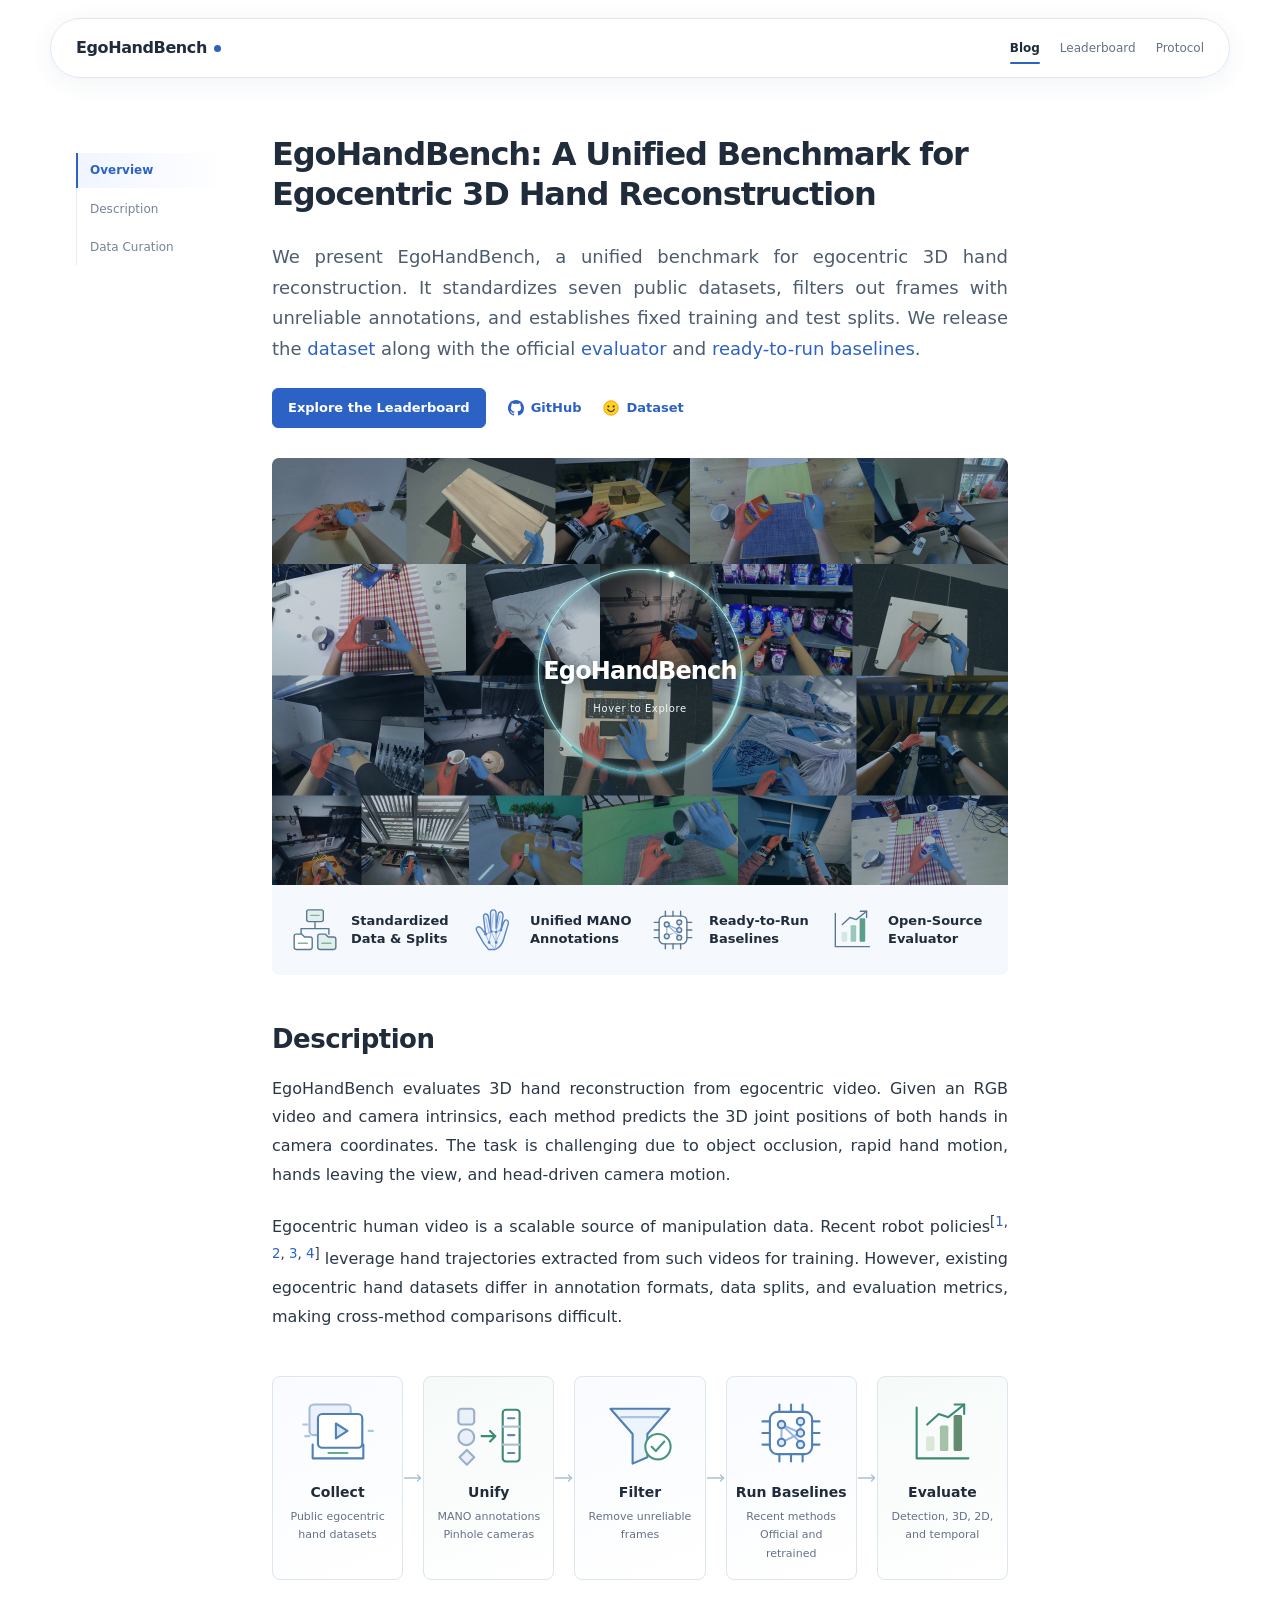
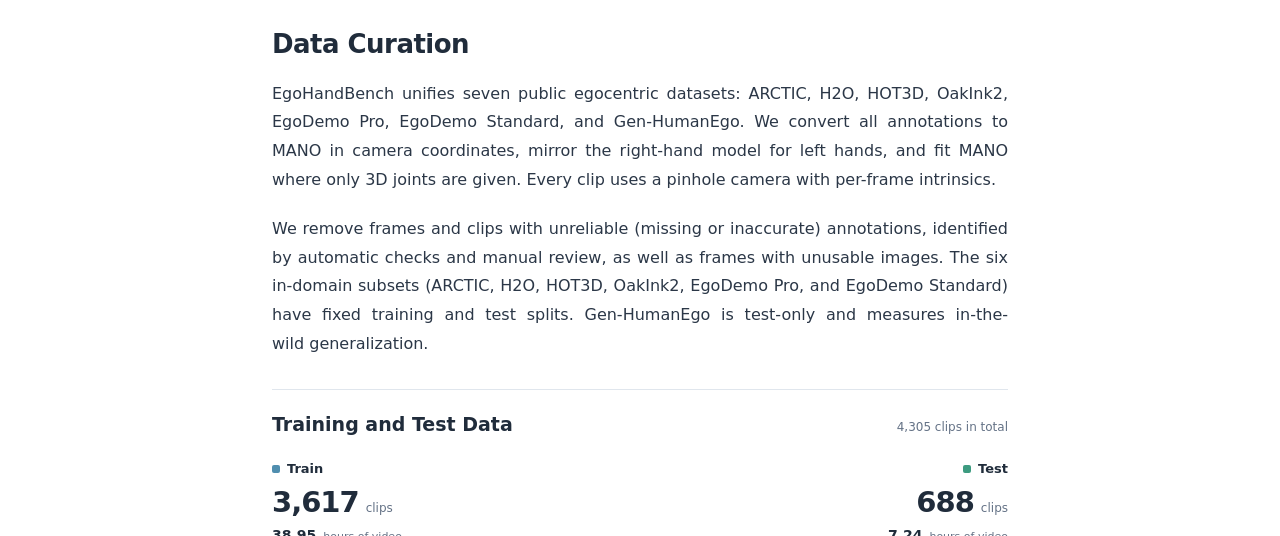
==== commit a22dc2d1: "Describe benchmark as seven datasets consistently" ====
--- a/blog.html
+++ b/blog.html
@@ -2,10 +2,10 @@
 <html lang="en"><head><meta charset="utf-8"><meta name="viewport" content="width=device-width,initial-scale=1"><meta name="description" content="EgoHandBench: a unified benchmark for egocentric 3D hand reconstruction, with standardized data and one evaluation protocol for recent methods."><title>EgoHandBench: A Unified Benchmark for Egocentric 3D Hand Reconstruction</title><link rel="stylesheet" href="assets/site.css?v=c97d78c54fe0"></head>
 <body class="blog-page">
 <a class="skip" href="#main">Skip to Article</a>
-<header class="topbar"><div class="topbar-inner"><a class="brand" href="blog.html">EgoHandBench<span class="brand-dot" aria-hidden="true"></span></a><nav aria-label="Main navigation"><a class="active" aria-current="page" href="blog.html">Blog</a><a href="leaderboard.html">Leaderboard</a><a href="eval.html">Protocol</a></nav></div></header><nav class="page-toc article-toc" aria-label="Page sections"><button class="toc-toggle" type="button" aria-expanded="false" aria-controls="toc-links" aria-label="Open page sections"><svg viewBox="0 0 20 20" aria-hidden="true"><path d="M4 5h12M4 10h12M4 15h8"/></svg></button><div class="toc-panel"><div id="toc-links" class="toc-links"><a href="#overview" aria-current="location">Overview</a><a href="#task">Description</a><a href="#contributions">Data Curation</a></div></div></nav>
+<header class="topbar"><div class="topbar-inner"><a class="brand" href="./">EgoHandBench<span class="brand-dot" aria-hidden="true"></span></a><nav aria-label="Main navigation"><a class="active" aria-current="page" href="./">Blog</a><a href="leaderboard.html">Leaderboard</a><a href="eval.html">Protocol</a></nav></div></header><nav class="page-toc article-toc" aria-label="Page sections"><button class="toc-toggle" type="button" aria-expanded="false" aria-controls="toc-links" aria-label="Open page sections"><svg viewBox="0 0 20 20" aria-hidden="true"><path d="M4 5h12M4 10h12M4 15h8"/></svg></button><div class="toc-panel"><div id="toc-links" class="toc-links"><a href="#overview" aria-current="location">Overview</a><a href="#task">Description</a><a href="#contributions">Data Curation</a></div></div></nav>
 <main id="main" class="article"><article>
 <header class="article-header" id="overview"><h1>EgoHandBench: A Unified Benchmark for Egocentric 3D Hand Reconstruction</h1></header>
-<p class="intro">We present EgoHandBench, a unified benchmark for egocentric 3D hand reconstruction. It standardizes six public datasets, filters out frames with unreliable annotations, and establishes fixed training and test splits. We release the <a href="https://huggingface.co/datasets/WANG-XIXI/EgoHandBench" target="_blank" rel="noopener noreferrer">dataset</a> along with the official <a href="https://github.com/NTUYWANG103/EgoHandBench/blob/main/metrics/evaluator.py" target="_blank" rel="noopener noreferrer">evaluator</a> and <a href="https://github.com/NTUYWANG103/EgoHandBench/tree/main/baselines" target="_blank" rel="noopener noreferrer">ready-to-run baselines</a>.</p>
+<p class="intro">We present EgoHandBench, a unified benchmark for egocentric 3D hand reconstruction. It standardizes seven public datasets, filters out frames with unreliable annotations, and establishes fixed training and test splits. We release the <a href="https://huggingface.co/datasets/WANG-XIXI/EgoHandBench" target="_blank" rel="noopener noreferrer">dataset</a> along with the official <a href="https://github.com/NTUYWANG103/EgoHandBench/blob/main/metrics/evaluator.py" target="_blank" rel="noopener noreferrer">evaluator</a> and <a href="https://github.com/NTUYWANG103/EgoHandBench/tree/main/baselines" target="_blank" rel="noopener noreferrer">ready-to-run baselines</a>.</p>
 <div class="article-links"><a class="leaderboard-button" href="leaderboard.html">Explore the Leaderboard</a><a class="github-resource" href="https://github.com/NTUYWANG103/EgoHandBench" target="_blank" rel="noopener noreferrer"><svg viewBox="0 0 16 16" aria-hidden="true" fill="currentColor"><path d="M8 0C3.58 0 0 3.58 0 8c0 3.54 2.29 6.53 5.47 7.59.4.07.55-.17.55-.38v-1.49c-2.23.48-2.7-.95-2.7-.95-.36-.92-.89-1.17-.89-1.17-.73-.5.06-.49.06-.49.8.06 1.22.82 1.22.82.71 1.21 1.87.86 2.33.66.07-.52.28-.86.51-1.06-1.78-.2-3.64-.89-3.64-3.96 0-.88.31-1.59.82-2.15-.08-.2-.36-1.02.08-2.12 0 0 .67-.21 2.2.82A7.65 7.65 0 0 1 8 3.85c.68 0 1.36.09 2 .27 1.53-1.03 2.2-.82 2.2-.82.44 1.1.16 1.92.08 2.12.51.56.82 1.27.82 2.15 0 3.08-1.87 3.75-3.65 3.95.29.25.54.74.54 1.49v2.2c0 .21.15.46.55.38A8.01 8.01 0 0 0 16 8c0-4.42-3.58-8-8-8Z"/></svg>GitHub</a><a class="github-resource" href="https://huggingface.co/datasets/WANG-XIXI/EgoHandBench" target="_blank" rel="noopener noreferrer"><svg class="hf-logo" viewBox="0 0 16 16" aria-hidden="true"><circle cx="8" cy="8" r="7.2" fill="#FFD21E" stroke="#FF9D00" stroke-width="1"/><circle cx="5.4" cy="6.4" r="1.05" fill="#3A3B45"/><circle cx="10.6" cy="6.4" r="1.05" fill="#3A3B45"/><path d="M4.6 9.3c.9 1.6 2 2.3 3.4 2.3s2.5-.7 3.4-2.3" fill="none" stroke="#3A3B45" stroke-width="1.2" stroke-linecap="round"/></svg>Dataset</a></div>
 <figure aria-label="EgoHandBench overview" class="hero-overview" id="hero-overview">
 <div class="overview-samples preview-mosaic"><picture><source height="854" media="(max-width:540px)" srcset="assets/overview_samples_mobile.jpg?v=72395904766c" width="1472"/><img alt="Egocentric frames of hands interacting with everyday objects, overlaid with ground-truth MANO meshes." class="overview-image" fetchpriority="high" height="475" src="assets/overview_samples.jpg?v=862e021057fc" width="1472"/></picture><div aria-hidden="true" class="mosaic-cover"><div><div class="mosaic-brand"><svg aria-hidden="true" class="brand-outline" fill="none" viewbox="0 0 240 240"><defs><lineargradient id="teaser-line-gradient" x1="0" x2="1" y1="0" y2="1"><stop stop-color="#598dd4"></stop><stop offset=".55" stop-color="#53ab9d"></stop><stop offset="1" stop-color="#598dd4"></stop></lineargradient></defs><circle class="outline-glow" cx="120" cy="120" pathlength="100" r="113"></circle><circle class="outline-base" cx="120" cy="120" pathlength="100" r="113"></circle><circle class="outline-trace" cx="120" cy="120" pathlength="100" r="113"></circle><circle class="outline-trace trace-secondary" cx="120" cy="120" pathlength="100" r="113"></circle><g class="orbit-particles"><circle class="orbit-dot" cx="154.9189" cy="12.5306" fill="#f3ffff" r="3.2"></circle><circle class="orbit-dot" cx="139.6222" cy="8.7167" fill="#b9fce7" r="1.9"></circle></g></svg><strong>EgoHandBench</strong></div><span>Hover to Explore</span></div></div><span class="preview-tile" tabindex="0" role="img" data-preview="0" style="--preview-left:0.000000%;--preview-top:0.000000%;--preview-width:13.858696%;--preview-height:33.894737%;--mobile-left:0.000000%;--mobile-top:0.000000%;--mobile-width:18.274457%;--mobile-height:24.824356%;" aria-label="Packaged goods — egocentric frame with ground-truth hand meshes. Hover, focus, or tap to magnify."></span><span class="preview-tile" tabindex="0" role="img" data-preview="1" style="--preview-left:13.858696%;--preview-top:0.000000%;--preview-width:19.021739%;--preview-height:33.894737%;--mobile-left:56.793478%;--mobile-top:0.000000%;--mobile-width:25.067935%;--mobile-height:24.824356%;" aria-label="Packet and carton — egocentric frame with ground-truth hand meshes. Hover, focus, or tap to magnify."></span><span class="preview-tile" tabindex="0" role="img" data-preview="2" style="--preview-left:32.880435%;--preview-top:0.000000%;--preview-width:13.858696%;--preview-height:33.894737%;--mobile-left:26.766304%;--mobile-top:79.039813%;--mobile-width:15.421196%;--mobile-height:20.960187%;" aria-label="Small objects on a table — egocentric frame with ground-truth hand meshes. Hover, focus, or tap to magnify."></span><span class="preview-tile" tabindex="0" role="img" data-preview="3" style="--preview-left:46.739130%;--preview-top:0.000000%;--preview-width:10.937500%;--preview-height:33.894737%;--mobile-left:44.565217%;--mobile-top:24.824356%;--mobile-width:15.149457%;--mobile-height:26.112412%;" aria-label="Puzzle cube — egocentric frame with ground-truth hand meshes. Hover, focus, or tap to magnify."></span><span class="preview-tile" tabindex="0" role="img" data-preview="4" style="--preview-left:57.676630%;--preview-top:0.000000%;--preview-width:13.111413%;--preview-height:33.894737%;--mobile-left:12.160326%;--mobile-top:79.039813%;--mobile-width:14.605978%;--mobile-height:20.960187%;" aria-label="Kitchen sink — egocentric frame with ground-truth hand meshes. Hover, focus, or tap to magnify."></span><span class="preview-tile" tabindex="0" role="img" data-preview="5" style="--preview-left:70.788043%;--preview-top:0.000000%;--preview-width:15.353261%;--preview-height:33.894737%;--mobile-left:18.274457%;--mobile-top:0.000000%;--mobile-width:20.244565%;--mobile-height:24.824356%;" aria-label="Articulated box — egocentric frame with ground-truth hand meshes. Hover, focus, or tap to magnify."></span><span class="preview-tile" tabindex="0" role="img" data-preview="6" style="--preview-left:86.141304%;--preview-top:0.000000%;--preview-width:13.858696%;--preview-height:33.894737%;--mobile-left:81.861413%;--mobile-top:0.000000%;--mobile-width:18.138587%;--mobile-height:24.824356%;" aria-label="Cables on a desk — egocentric frame with ground-truth hand meshes. Hover, focus, or tap to magnify."></span><span class="preview-tile" tabindex="0" role="img" data-preview="7" style="--preview-left:0.000000%;--preview-top:33.894737%;--preview-width:14.605978%;--preview-height:32.210526%;--mobile-left:78.872283%;--mobile-top:24.824356%;--mobile-width:21.127717%;--mobile-height:26.112412%;" aria-label="Scissors — egocentric frame with ground-truth hand meshes. Hover, focus, or tap to magnify."></span><span class="preview-tile" tabindex="0" role="img" data-preview="8" style="--preview-left:14.605978%;--preview-top:33.894737%;--preview-width:13.179348%;--preview-height:32.210526%;--mobile-left:38.519022%;--mobile-top:0.000000%;--mobile-width:18.274457%;--mobile-height:24.824356%;" aria-label="Workshop tools — egocentric frame with ground-truth hand meshes. Hover, focus, or tap to magnify."></span><span class="preview-tile" tabindex="0" role="img" data-preview="9" style="--preview-left:27.785326%;--preview-top:33.894737%;--preview-width:12.500000%;--preview-height:32.210526%;--mobile-left:59.850543%;--mobile-top:50.936768%;--mobile-width:19.565217%;--mobile-height:28.103044%;" aria-label="Parts in a workshop — egocentric frame with ground-truth hand meshes. Hover, focus, or tap to magnify."></span><span class="preview-tile" tabindex="0" role="img" data-preview="10" style="--preview-left:40.285326%;--preview-top:33.894737%;--preview-width:18.070652%;--preview-height:32.210526%;--mobile-left:42.187500%;--mobile-top:79.039813%;--mobile-width:21.127717%;--mobile-height:20.960187%;" aria-label="Two cups — egocentric frame with ground-truth hand meshes. Hover, focus, or tap to magnify."></span><span class="preview-tile" tabindex="0" role="img" data-preview="11" style="--preview-left:58.355978%;--preview-top:33.894737%;--preview-width:13.179348%;--preview-height:32.210526%;--mobile-left:59.714674%;--mobile-top:24.824356%;--mobile-width:19.157609%;--mobile-height:26.112412%;" aria-label="Household products — egocentric frame with ground-truth hand meshes. Hover, focus, or tap to magnify."></span><span class="preview-tile" tabindex="0" role="img" data-preview="12" style="--preview-left:71.535326%;--preview-top:33.894737%;--preview-width:10.394022%;--preview-height:32.210526%;--mobile-left:20.652174%;--mobile-top:50.936768%;--mobile-width:16.304348%;--mobile-height:28.103044%;" aria-label="Mug — egocentric frame with ground-truth hand meshes. Hover, focus, or tap to magnify."></span><span class="preview-tile" tabindex="0" role="img" data-preview="13" style="--preview-left:81.929348%;--preview-top:33.894737%;--preview-width:18.070652%;--preview-height:32.210526%;--mobile-left:0.000000%;--mobile-top:24.824356%;--mobile-width:26.358696%;--mobile-height:26.112412%;" aria-label="Coffee box — egocentric frame with ground-truth hand meshes. Hover, focus, or tap to magnify."></span><span class="preview-tile" tabindex="0" role="img" data-preview="14" style="--preview-left:0.000000%;--preview-top:66.105263%;--preview-width:13.858696%;--preview-height:33.894737%;--mobile-left:0.000000%;--mobile-top:50.936768%;--mobile-width:20.652174%;--mobile-height:28.103044%;" aria-label="Small instruments on shelves — egocentric frame with ground-truth hand meshes. Hover, focus, or tap to magnify."></span><span class="preview-tile" tabindex="0" role="img" data-preview="15" style="--preview-left:13.858696%;--preview-top:66.105263%;--preview-width:19.021739%;--preview-height:33.894737%;--mobile-left:78.736413%;--mobile-top:79.039813%;--mobile-width:21.263587%;--mobile-height:20.960187%;" aria-label="Bottle — egocentric frame with ground-truth hand meshes. Hover, focus, or tap to magnify."></span><span class="preview-tile" tabindex="0" role="img" data-preview="16" style="--preview-left:32.880435%;--preview-top:66.105263%;--preview-width:13.858696%;--preview-height:33.894737%;--mobile-left:63.315217%;--mobile-top:79.039813%;--mobile-width:15.421196%;--mobile-height:20.960187%;" aria-label="Objects on a shelf — egocentric frame with ground-truth hand meshes. Hover, focus, or tap to magnify."></span><span class="preview-tile" tabindex="0" role="img" data-preview="17" style="--preview-left:46.739130%;--preview-top:66.105263%;--preview-width:13.111413%;--preview-height:33.894737%;--mobile-left:26.358696%;--mobile-top:24.824356%;--mobile-width:18.206522%;--mobile-height:26.112412%;" aria-label="Clothing on a bed — egocentric frame with ground-truth hand meshes. Hover, focus, or tap to magnify."></span><span class="preview-tile" tabindex="0" role="img" data-preview="18" style="--preview-left:59.850543%;--preview-top:66.105263%;--preview-width:15.353261%;--preview-height:33.894737%;--mobile-left:36.956522%;--mobile-top:50.936768%;--mobile-width:22.894022%;--mobile-height:28.103044%;" aria-label="Laptop interaction — egocentric frame with ground-truth hand meshes. Hover, focus, or tap to magnify."></span><span class="preview-tile" tabindex="0" role="img" data-preview="19" style="--preview-left:75.203804%;--preview-top:66.105263%;--preview-width:13.858696%;--preview-height:33.894737%;--mobile-left:79.415761%;--mobile-top:50.936768%;--mobile-width:20.584239%;--mobile-height:28.103044%;" aria-label="Printer and paper — egocentric frame with ground-truth hand meshes. Hover, focus, or tap to magnify."></span><span class="preview-tile" tabindex="0" role="img" data-preview="20" style="--preview-left:89.062500%;--preview-top:66.105263%;--preview-width:10.937500%;--preview-height:33.894737%;--mobile-left:0.000000%;--mobile-top:79.039813%;--mobile-width:12.160326%;--mobile-height:20.960187%;" aria-label="Fruit on a table — egocentric frame with ground-truth hand meshes. Hover, focus, or tap to magnify."></span><div aria-hidden="true" class="hover-preview" hidden=""><img alt=""/></div></div>
@@ -28,7 +28,7 @@
 </section>
 <section id="contributions">
 <h2>Data Curation</h2>
-<p>EgoHandBench unifies six public egocentric datasets: ARCTIC, H2O, HOT3D, OakInk2, EgoDemo (Pro and Standard), and Gen-HumanEgo. We convert all annotations to MANO in camera coordinates, mirror the right-hand model for left hands, and fit MANO where only 3D joints are given. Every clip uses a pinhole camera with per-frame intrinsics.</p>
+<p>EgoHandBench unifies seven public egocentric datasets: ARCTIC, H2O, HOT3D, OakInk2, EgoDemo Pro, EgoDemo Standard, and Gen-HumanEgo. We convert all annotations to MANO in camera coordinates, mirror the right-hand model for left hands, and fit MANO where only 3D joints are given. Every clip uses a pinhole camera with per-frame intrinsics.</p>
 <p>We remove frames and clips with unreliable (missing or inaccurate) annotations, identified by automatic checks and manual review, as well as frames with unusable images. The six in-domain subsets (ARCTIC, H2O, HOT3D, OakInk2, EgoDemo Pro, and EgoDemo Standard) have fixed training and test splits. Gen-HumanEgo is test-only and measures in-the-wild generalization.</p>
 <figure id="data" class="dataset-chart" aria-labelledby="dataset-chart-title"><div class="dataset-chart-heading"><h3 id="dataset-chart-title">Training and Test Data</h3><p class="dataset-total">4,305 clips in total</p></div><dl class="split-stats"><div class="split-stat train"><dt><i aria-hidden="true"></i>Train</dt><dd><strong>3,617</strong><span>clips</span></dd><dd class="split-duration" data-hours="38.95">38.95<span>hours of video</span></dd></div><div class="split-stat test"><dt><i aria-hidden="true"></i>Test</dt><dd><strong>688</strong><span>clips</span></dd><dd class="split-duration" data-hours="7.24">7.24<span>hours of video</span></dd></div></dl><div class="split-bar" aria-hidden="true"><span class="split-segment train" data-split="train" data-count="3617" style="width:84.018583%"></span><span class="split-segment test" data-split="test" data-count="688" style="width:15.981417%"></span></div></figure>
 <div class="article-links article-end-links"><a class="leaderboard-button" href="leaderboard.html">Explore the Leaderboard</a><a class="leaderboard-button secondary-button" href="https://github.com/NTUYWANG103/EgoHandBench/blob/main/demo.ipynb" target="_blank" rel="noopener noreferrer">Run the Demo</a></div>
